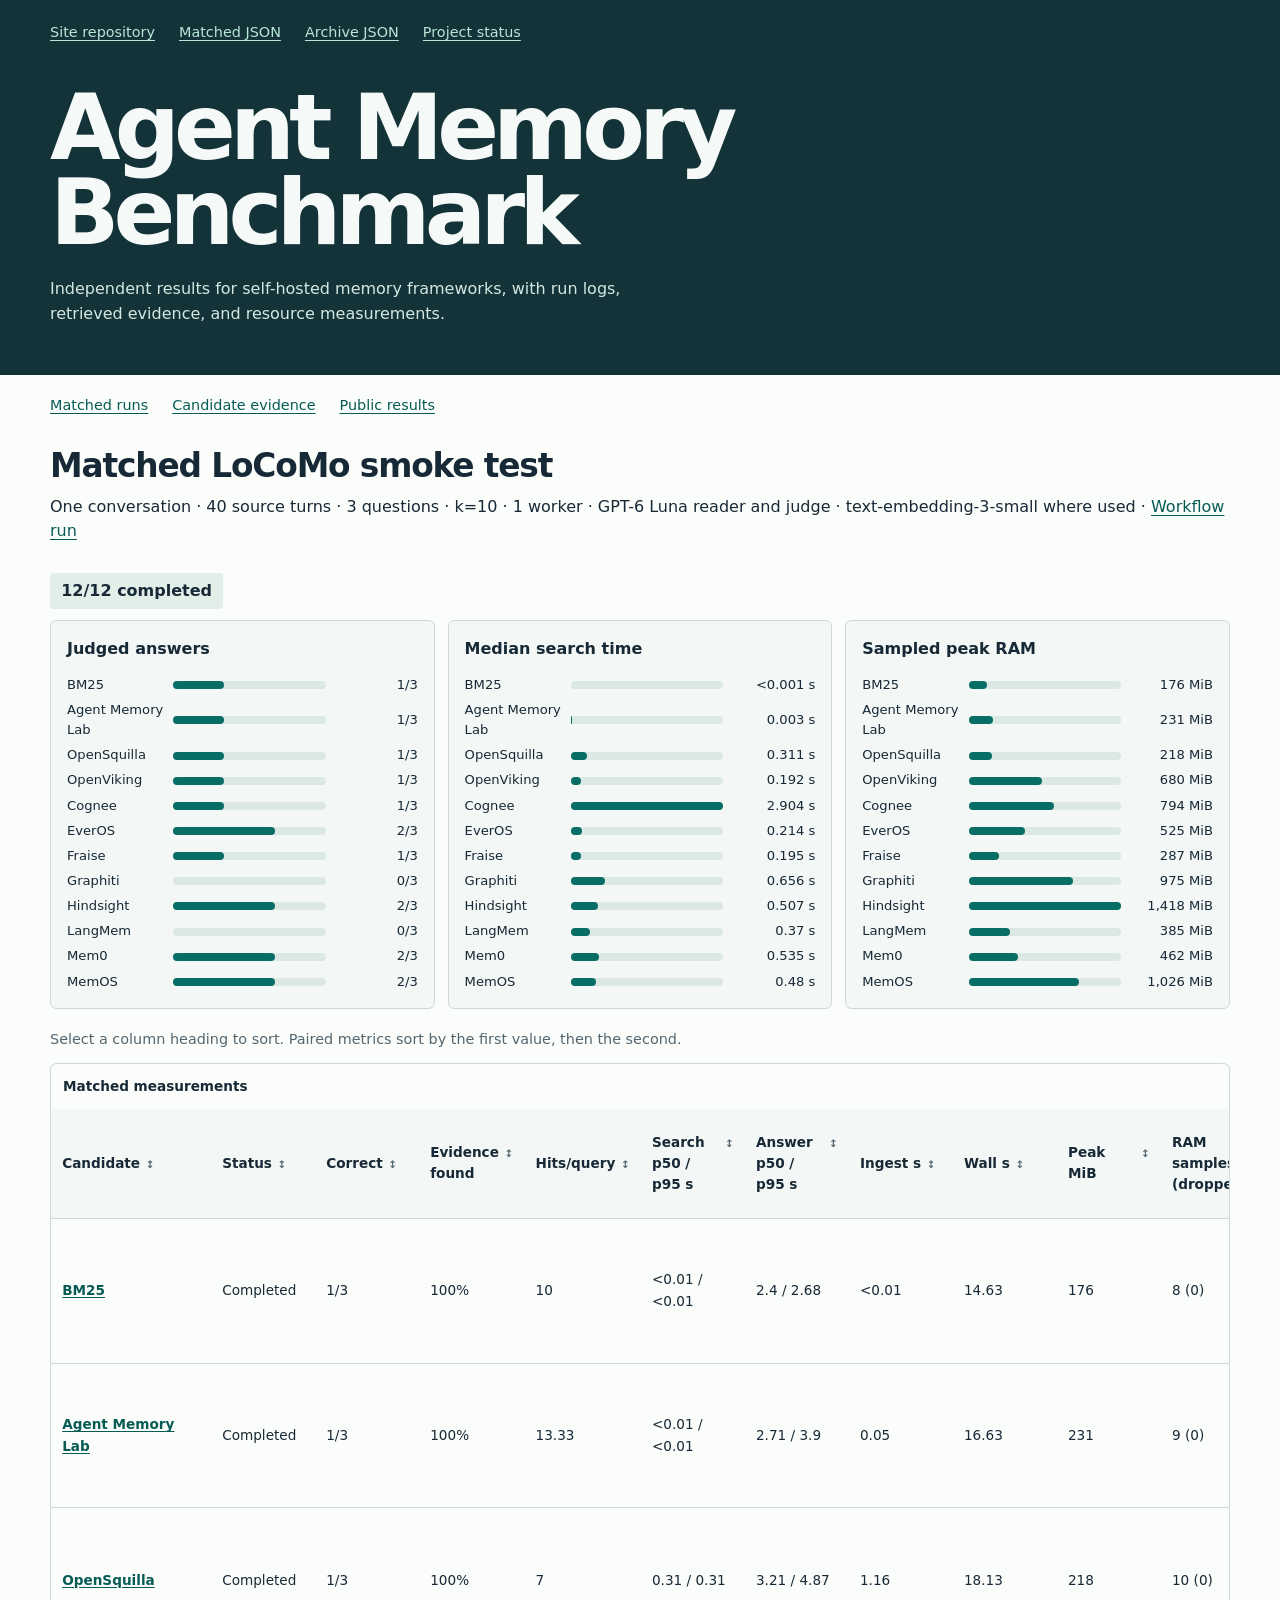
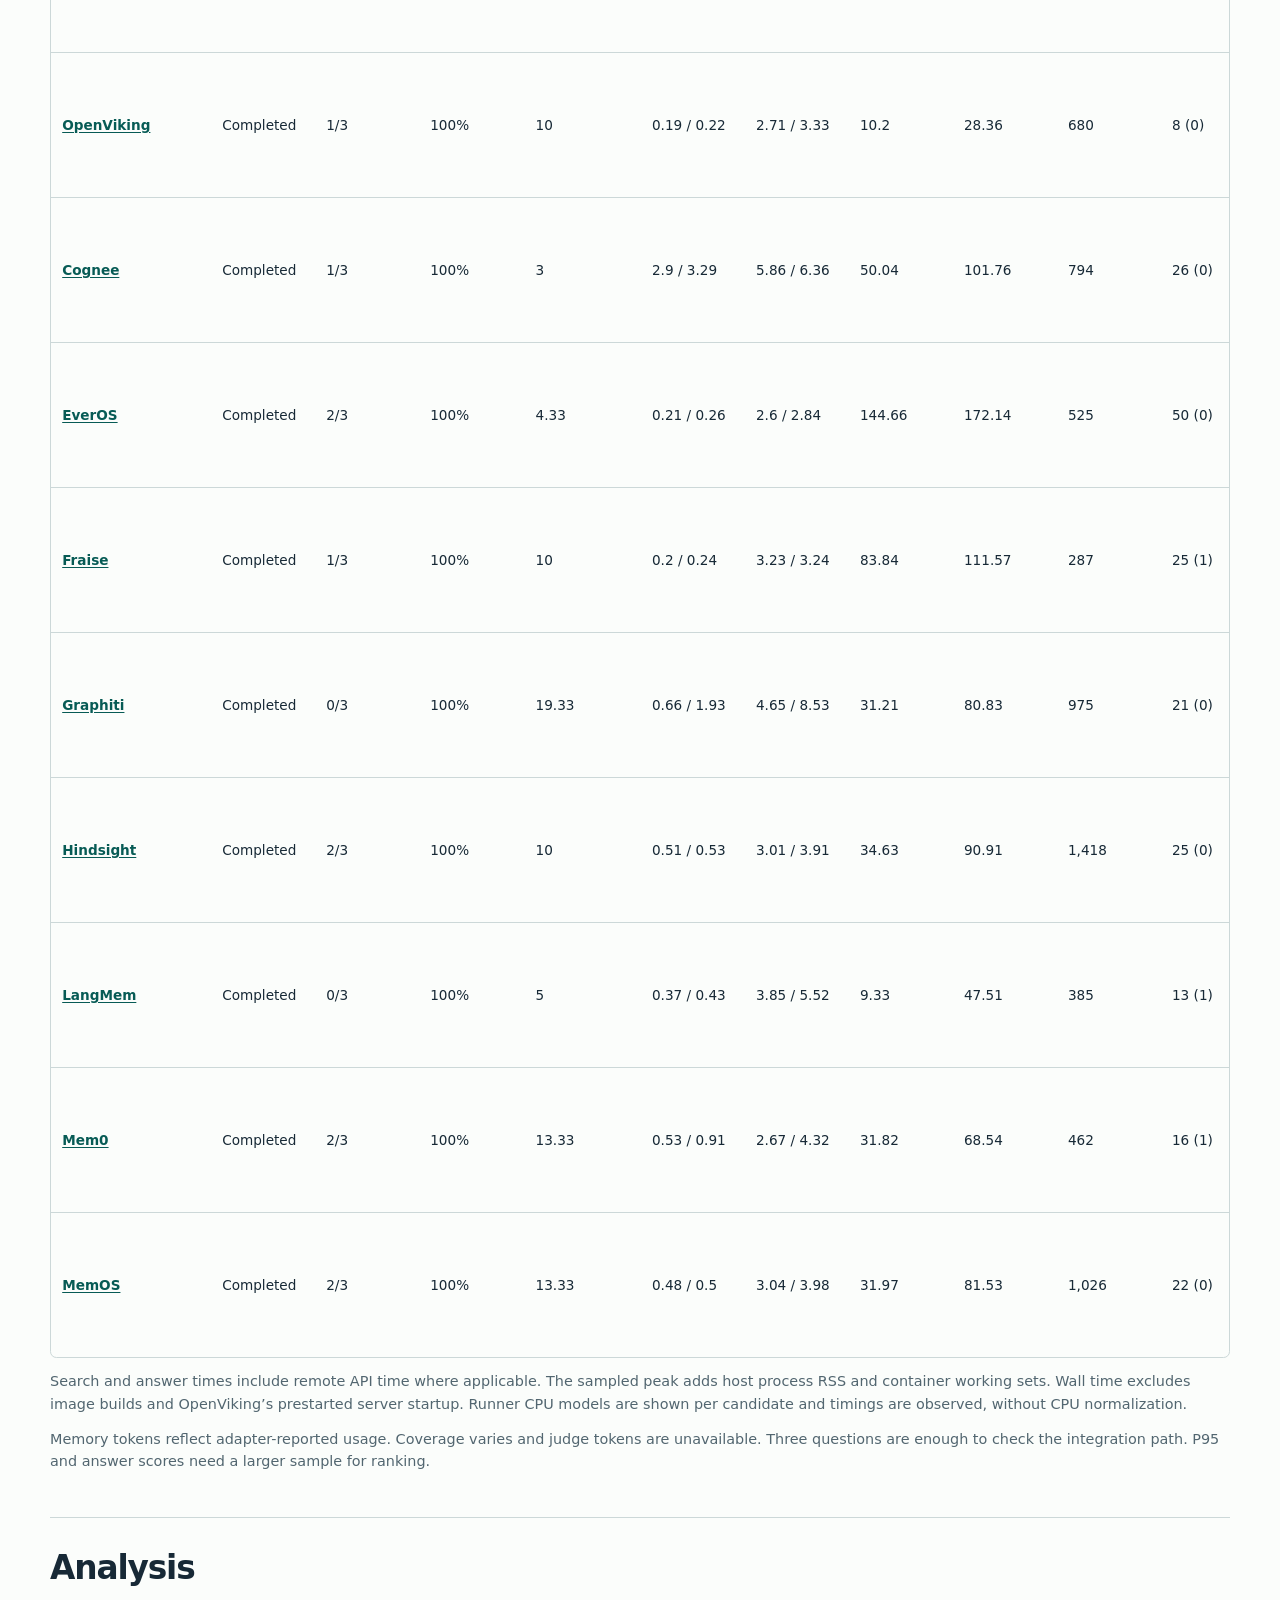
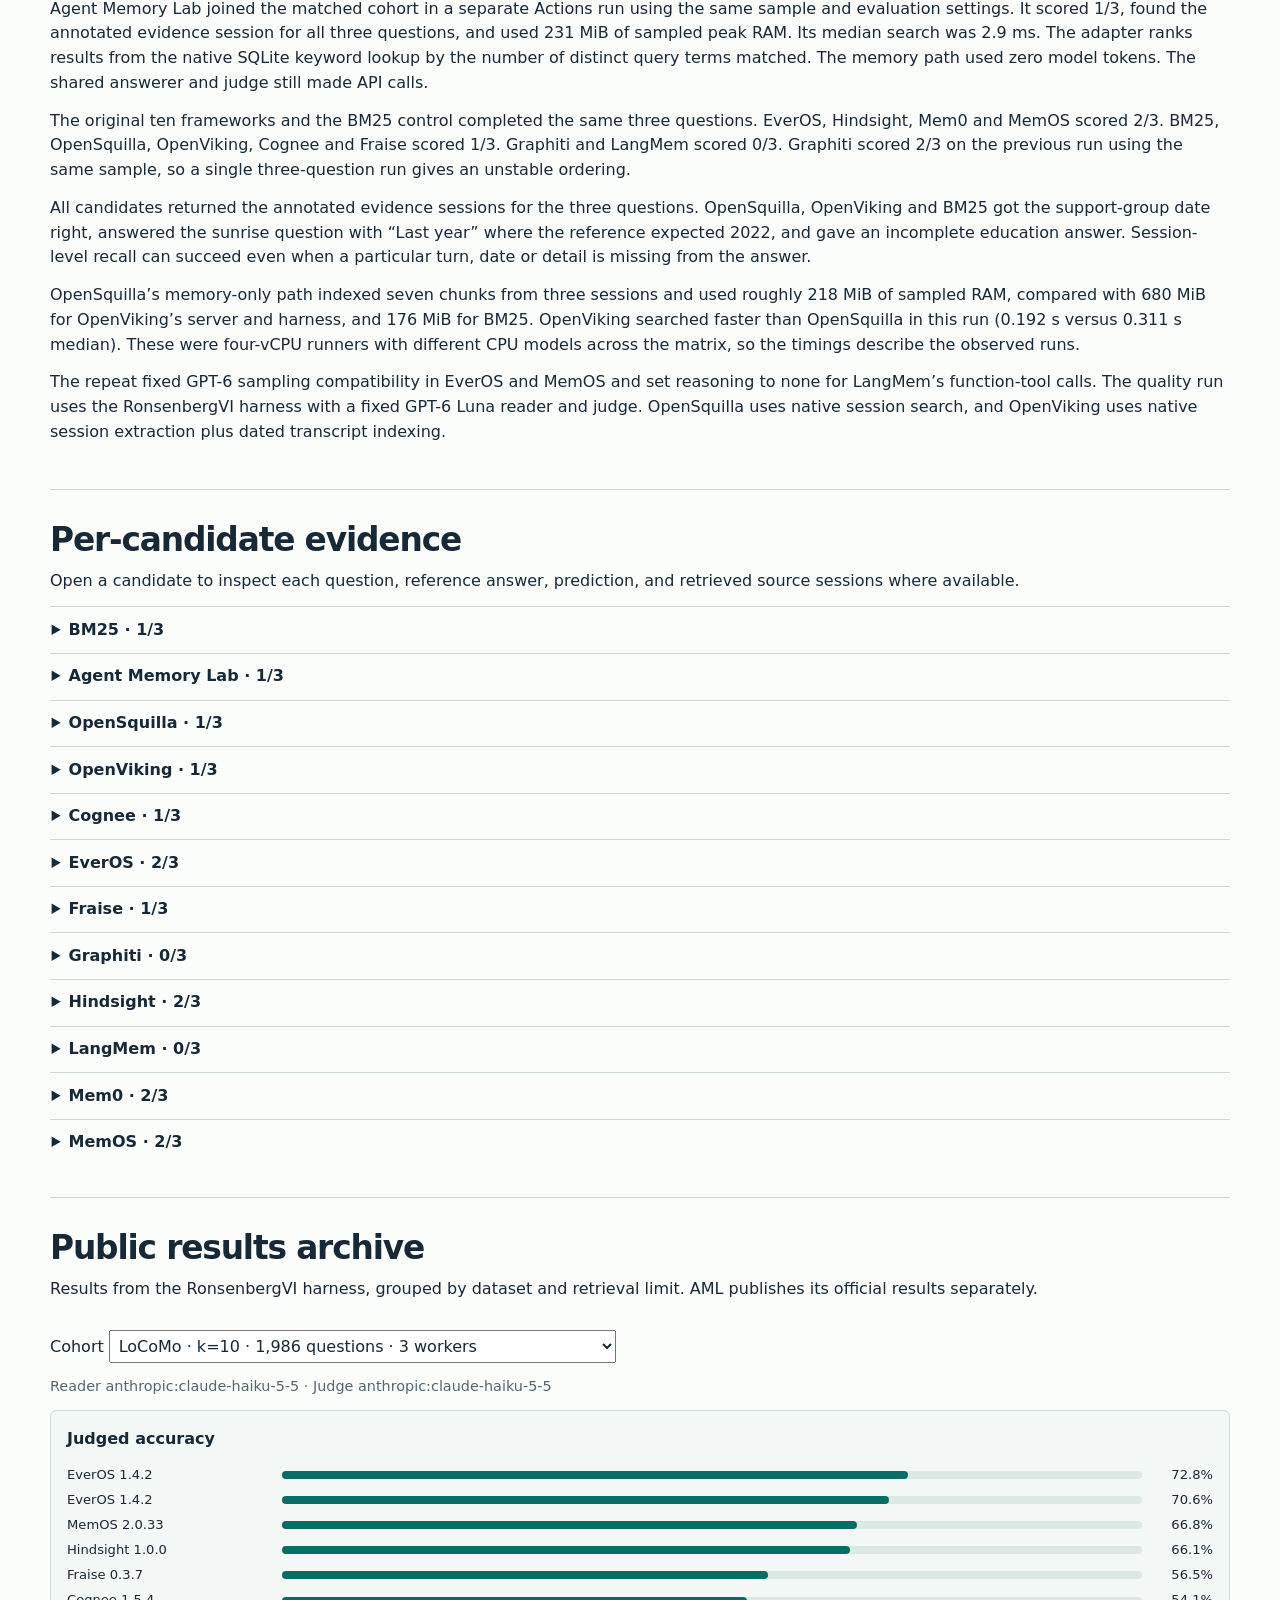
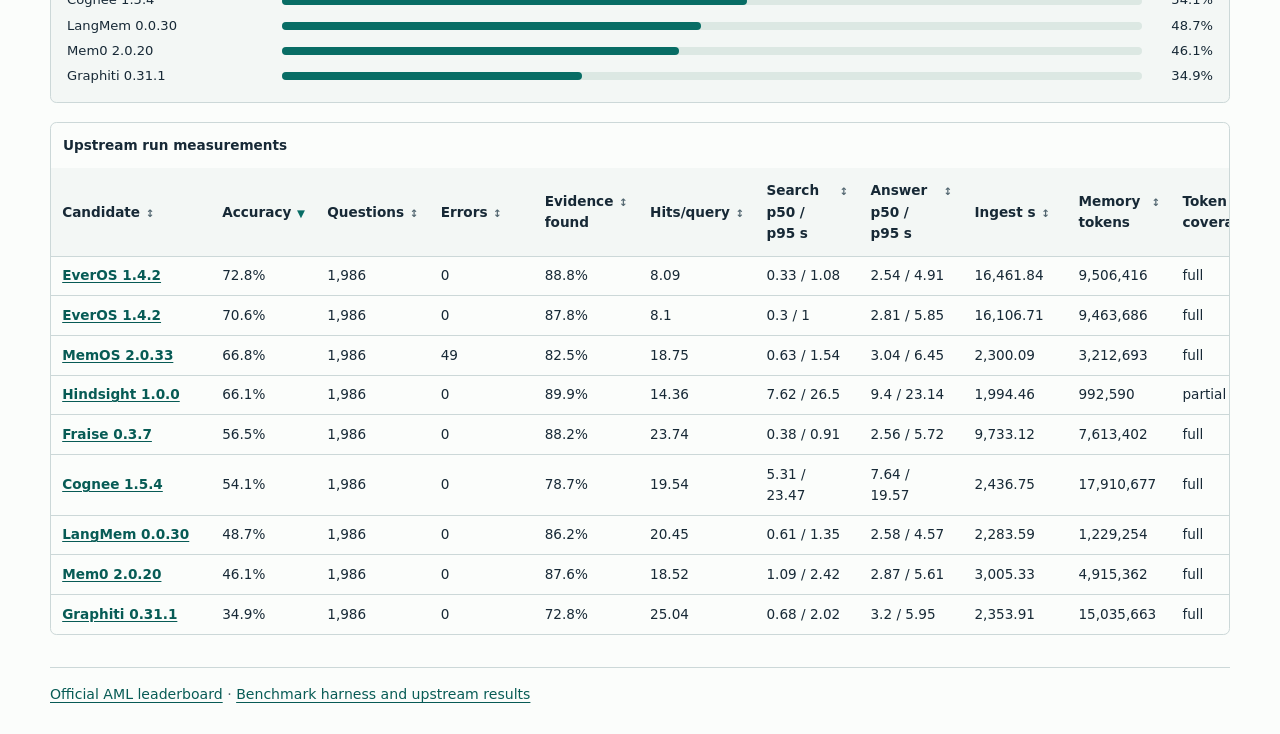
==== index.html @ acb32f5a "docs: publish measured Agent Memory Lab results" ====
<!doctype html>
<html lang="en">
<head>
  <meta charset="utf-8">
  <meta name="viewport" content="width=device-width,initial-scale=1">
  <title>Agent Memory Benchmark | Independent results</title>
  <link rel="stylesheet" href="style.css?v=3">
  <script src="dashboard.js?v=4" defer></script>
</head>
<body>
  <header>
    <div class="wrap">
      <nav aria-label="Sources">
        <a href="https://github.com/yulongbai-nov/agent-memory-leaderboard">Site repository</a>
        <a href="results.json?v=4">Matched JSON</a>
        <a href="archive.json">Archive JSON</a>
        <a href="https://github.com/yulongbai-nov/agent-memory-leaderboard/blob/feat/textual-memory-adapters/PROJECT_STATUS.md">Project status</a>
      </nav>
      <h1>Agent Memory<br>Benchmark</h1>
      <p>Independent results for self-hosted memory frameworks, with run logs, retrieved evidence, and resource measurements.</p>
    </div>
  </header>
  <main class="wrap">
    <nav class="sections" aria-label="Leaderboard sections">
      <a href="#matched">Matched runs</a><a href="#evidence-title">Candidate evidence</a><a href="#archive">Public results</a>
    </nav>
    <section aria-labelledby="matched">
      <div class="section-heading">
        <div><h2 id="matched">Matched LoCoMo smoke test</h2><p id="protocol">One conversation · 40 source turns · 3 questions · k=10 · 1 worker</p></div>
        <span id="completion" role="status">Loading results…</span>
      </div>
      <div id="charts" class="charts"></div>
      <p class="note">Select a column heading to sort. Paired metrics sort by the first value, then the second.</p>
      <div class="scroller" tabindex="0" role="region" aria-label="Matched measurements">
        <table id="matched-table"><caption>Matched measurements</caption></table>
      </div>
      <p class="note">Search and answer times include remote API time where applicable. The sampled peak adds host process RSS and container working sets. Wall time excludes image builds and OpenViking’s prestarted server startup. Runner CPU models are shown per candidate and timings are observed, without CPU normalization.</p>
      <p class="note">Memory tokens reflect adapter-reported usage. Coverage varies and judge tokens are unavailable. Three questions are enough to check the integration path. P95 and answer scores need a larger sample for ranking.</p>
    </section>
    <section aria-labelledby="findings">
      <h2 id="findings">Analysis</h2>
      <div id="analysis"></div>
    </section>
    <section aria-labelledby="evidence-title">
      <h2 id="evidence-title">Per-candidate evidence</h2>
      <p>Open a candidate to inspect each question, reference answer, prediction, and retrieved source sessions where available.</p>
      <div id="evidence"></div>
    </section>
    <section aria-labelledby="archive">
      <div class="section-heading">
        <div><h2 id="archive">Public results archive</h2><p>Results from the RonsenbergVI harness, grouped by dataset and retrieval limit. AML publishes its official results separately.</p></div>
        <label>Cohort <select id="cohort"></select></label>
      </div>
      <p id="archive-models" class="note"></p>
      <div id="archive-chart" class="charts"></div>
      <div class="scroller" tabindex="0" role="region" aria-label="Upstream run measurements">
        <table id="archive-table"><caption>Upstream run measurements</caption></table>
      </div>
    </section>
  </main>
  <footer><div class="wrap">
    <p><a href="https://agentmemoryleaderboard.ai/home">Official AML leaderboard</a> · <a href="https://github.com/RonsenbergVI/agent-memory-benchmarks">Benchmark harness and upstream results</a></p>
  </div></footer>
</body>
</html>
---- style.css ----
:root {
  color-scheme: light;
  --ink: #172936;
  --muted: #526670;
  --accent: #086d65;
  --rule: #ccd8d8;
  --surface: #f3f7f5;
  font: 16px/1.55 "Instrument Sans", Inter, system-ui, sans-serif;
  color: var(--ink);
  background: #fbfdfb;
}
* { box-sizing: border-box; }
body { margin: 0; }
.wrap { width: min(1180px, calc(100% - 2.5rem)); margin: 0 auto; }
header { background: #143338; color: #f5faf8; padding: 1.3rem 0 3rem; }
nav { display: flex; flex-wrap: wrap; gap: .7rem 1.5rem; font-size: .9rem; }
header a { color: #b7e5d8; }
h1 { font-size: clamp(2.8rem, 8vw, 5.7rem); line-height: .94; letter-spacing: -.065em; margin: 2.6rem 0 1.3rem; }
h2 { line-height: 1.15; margin: 0 0 .55rem; letter-spacing: -.035em; font-size: clamp(1.45rem, 4vw, 2.05rem); }
h3 { font-size: 1rem; margin: 0 0 .8rem; }
p { margin: 0 0 .8rem; }
header p { color: #d4e7e2; max-width: 36rem; margin: 0; }
section { padding: 2rem 0; border-bottom: 1px solid var(--rule); }
.section-heading { display: flex; justify-content: space-between; align-items: start; gap: 1rem; flex-wrap: wrap; margin-bottom: .7rem; }
#completion { background: #e2efe9; padding: .35rem .7rem; font-weight: 650; border-radius: .25rem; }
a { color: #075b55; text-underline-offset: .18em; }
a:focus-visible, summary:focus-visible, select:focus-visible, .scroller:focus-visible { outline: 2px solid var(--accent); outline-offset: 2px; }
.charts { display: grid; grid-template-columns: repeat(auto-fit, minmax(min(100%, 300px), 1fr)); gap: .8rem; margin-bottom: 1.2rem; }
.chart { background: var(--surface); border: 1px solid var(--rule); padding: 1rem; border-radius: .4rem; }
.chart-row { display: grid; grid-template-columns: 6.2rem minmax(2rem, 1fr) 5.3rem; align-items: center; gap: .45rem; font-size: .82rem; }
.chart-row + .chart-row { margin-top: .3rem; }
.chart-value { text-align: right; }
.track { display: block; height: .5rem; background: #dce8e3; border-radius: 1rem; }
.fill { display: block; height: 100%; background: var(--accent); border-radius: inherit; }
.scroller { overflow-x: auto; border: 1px solid var(--rule); border-radius: .4rem; }
table { border-collapse: collapse; width: 100%; font-size: .85rem; }
caption { text-align: left; font-weight: 700; padding: .75rem; }
td, th { text-align: left; padding: .55rem .7rem; border-bottom: 1px solid var(--rule); min-width: 6.5rem; }
thead { background: var(--surface); }
tbody tr:last-child > * { border-bottom: 0; }
td, .chart-value { font-variant-numeric: tabular-nums; }
td:first-child, th:first-child { min-width: 10rem; }
.note { font-size: .9rem; color: var(--muted); margin-top: .75rem; }
details { border-top: 1px solid var(--rule); padding: .65rem .1rem; }
summary { cursor: pointer; font-weight: 650; }
.details-body { padding: .7rem 1rem 0; }
.question { padding: .7rem 0; border-top: 1px solid var(--rule); }
.question p { margin: .2rem 0; overflow-wrap: anywhere; }
select { font: inherit; padding: .3rem; max-width: min(100%, 42rem); color: inherit; }
footer { font-size: .88rem; padding: 1rem 0; color: var(--muted); }
.sections { padding-top: 1.2rem; }
#archive-chart .chart-row { grid-template-columns: minmax(8rem, 13rem) minmax(2rem, 1fr) 4rem; }

.sort-column {
  display: inline-flex;
  align-items: baseline;
  gap: .35rem;
  padding: .2rem 0;
  border: 0;
  background: transparent;
  color: inherit;
  text-align: left;
  font: inherit;
  cursor: pointer;
}
.sort-column:hover { color: var(--accent); }
.sort-column:focus-visible { outline: 2px solid var(--accent); outline-offset: 3px; }
.sort-arrow { color: var(--muted); font-size: .76em; }
[aria-sort] .sort-arrow { color: var(--accent); }
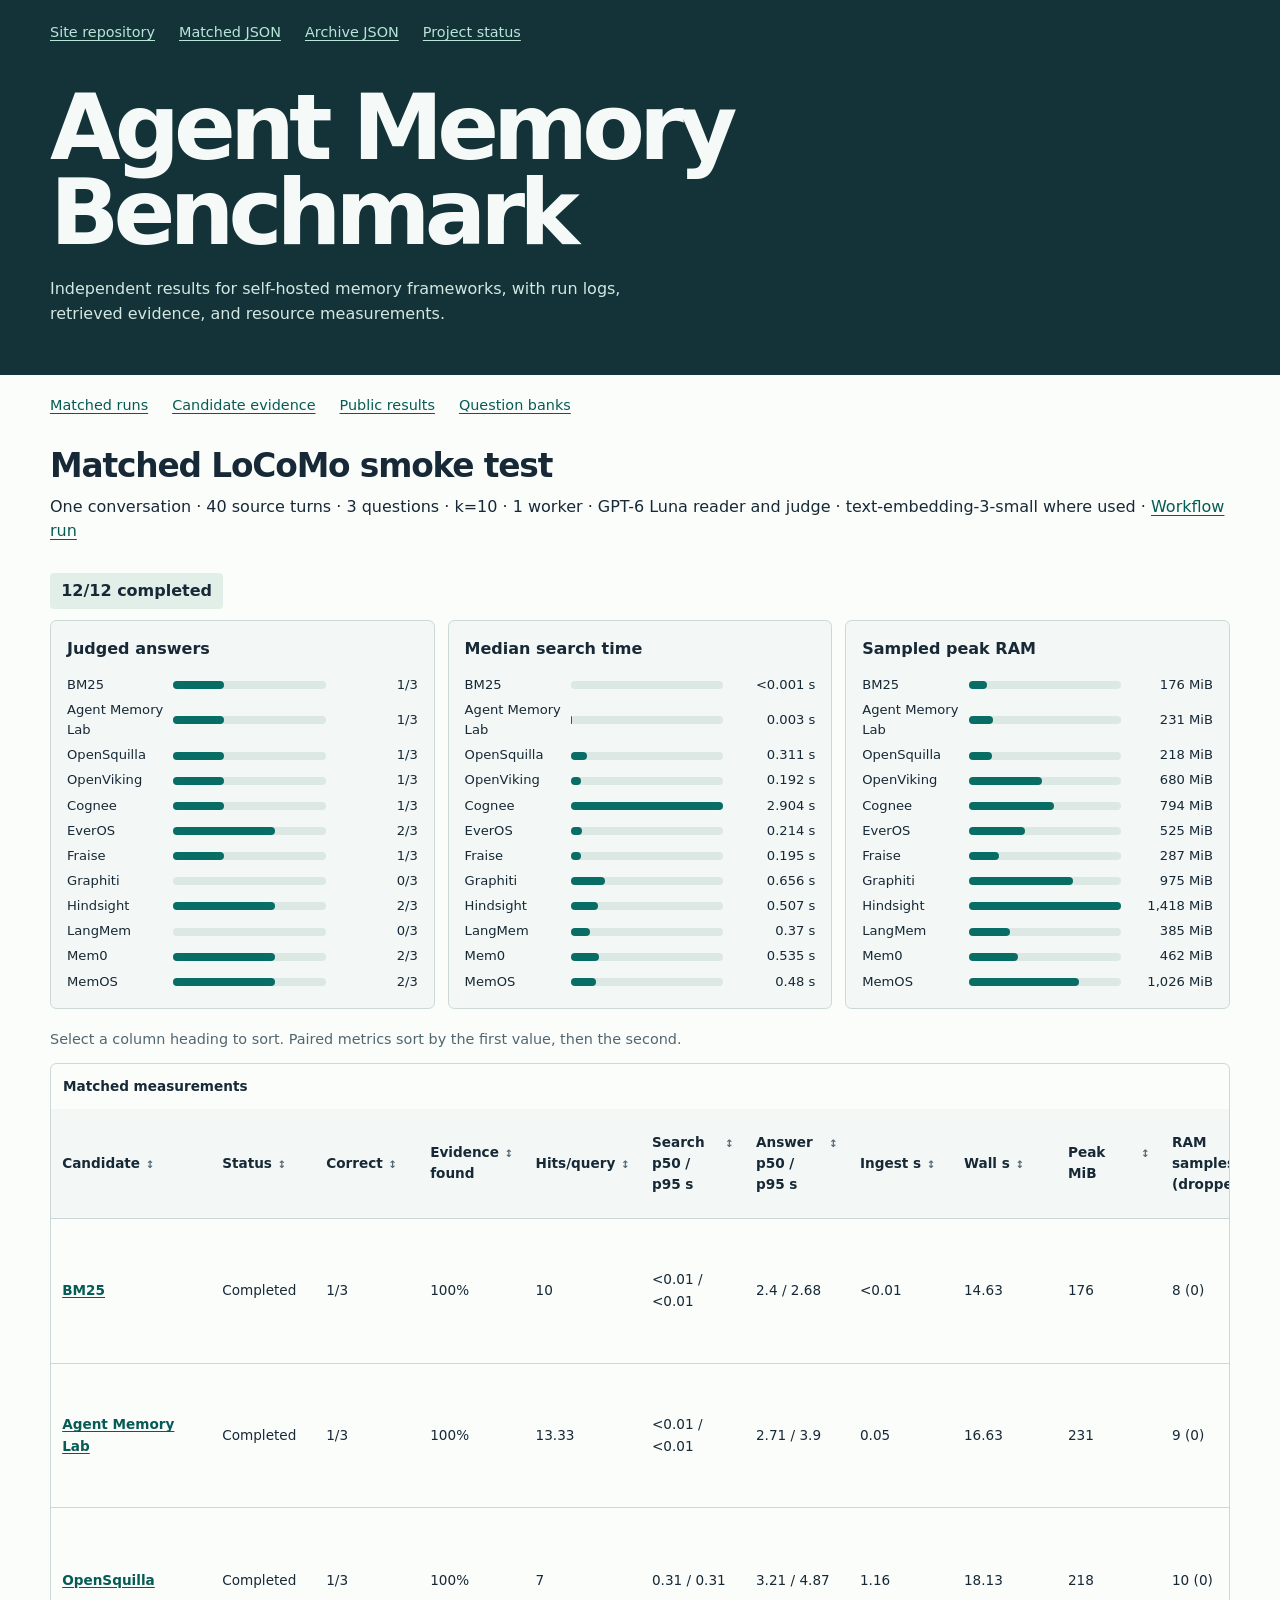
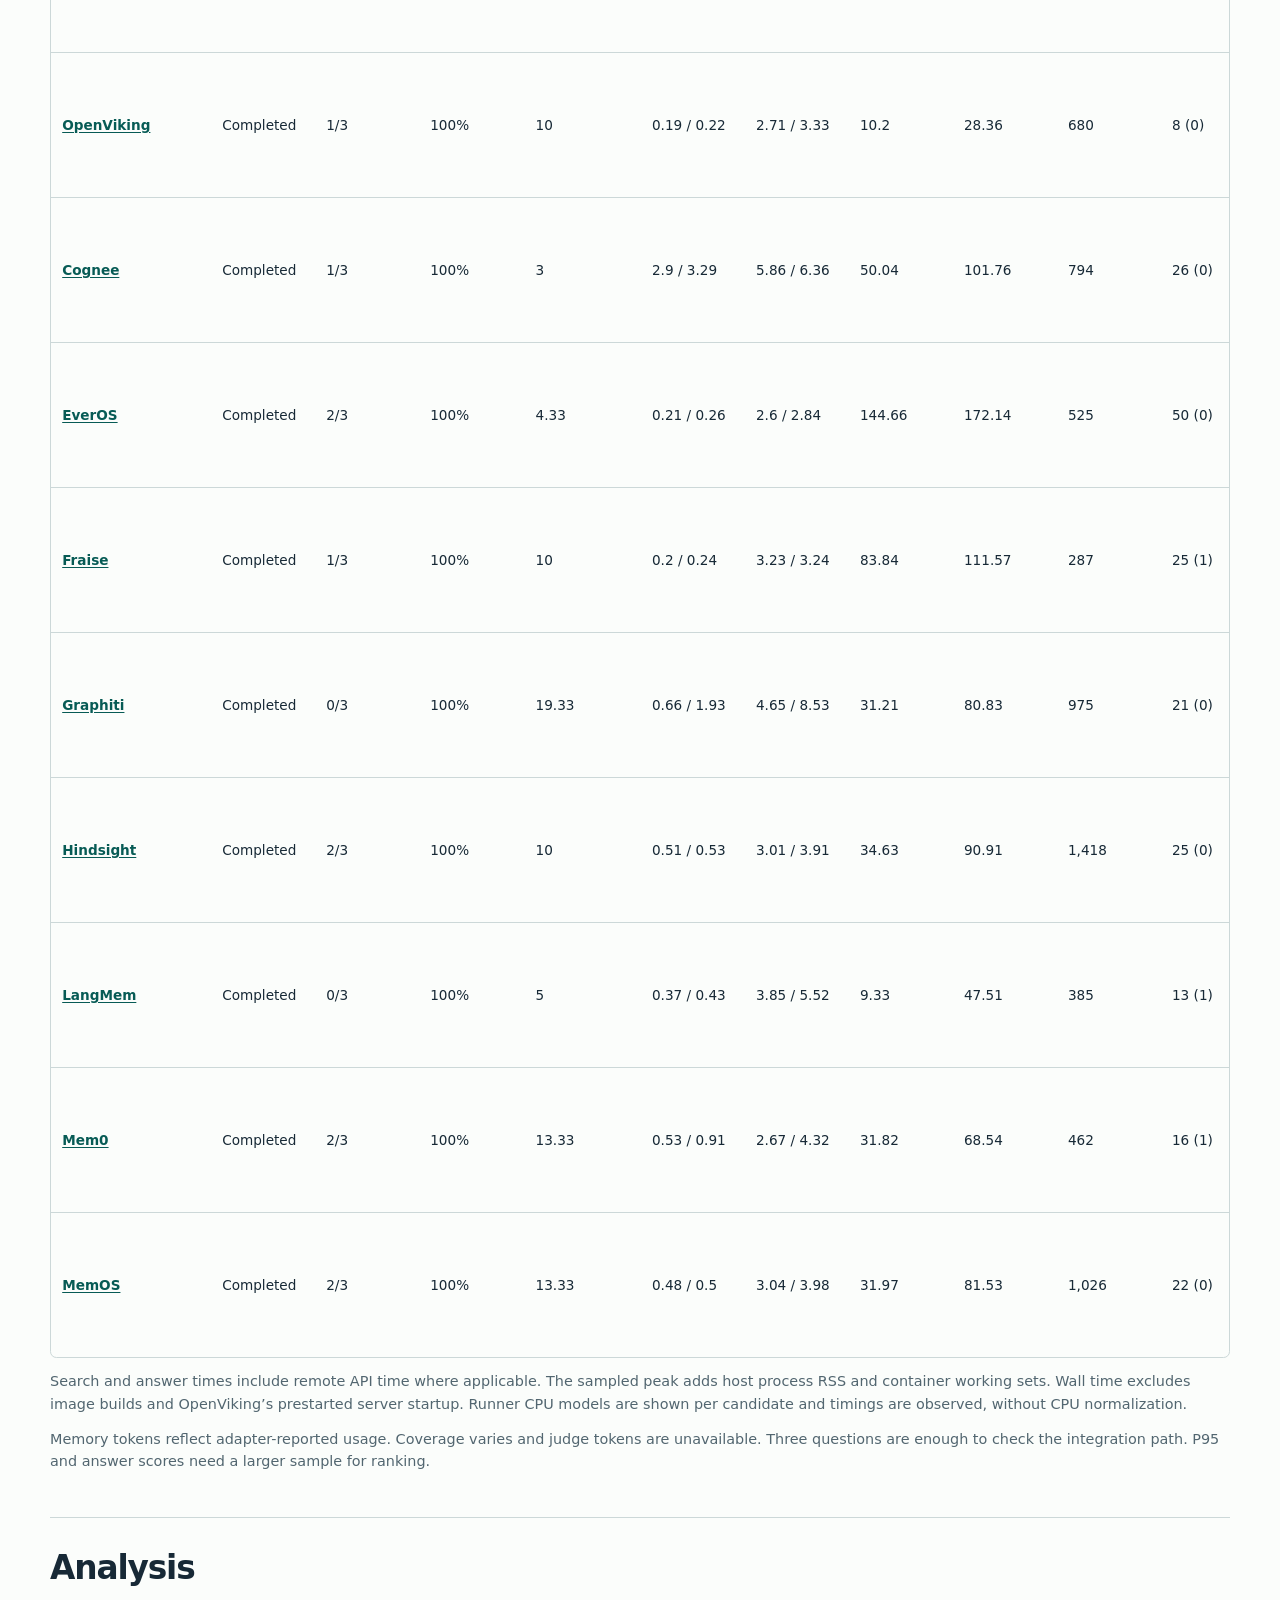
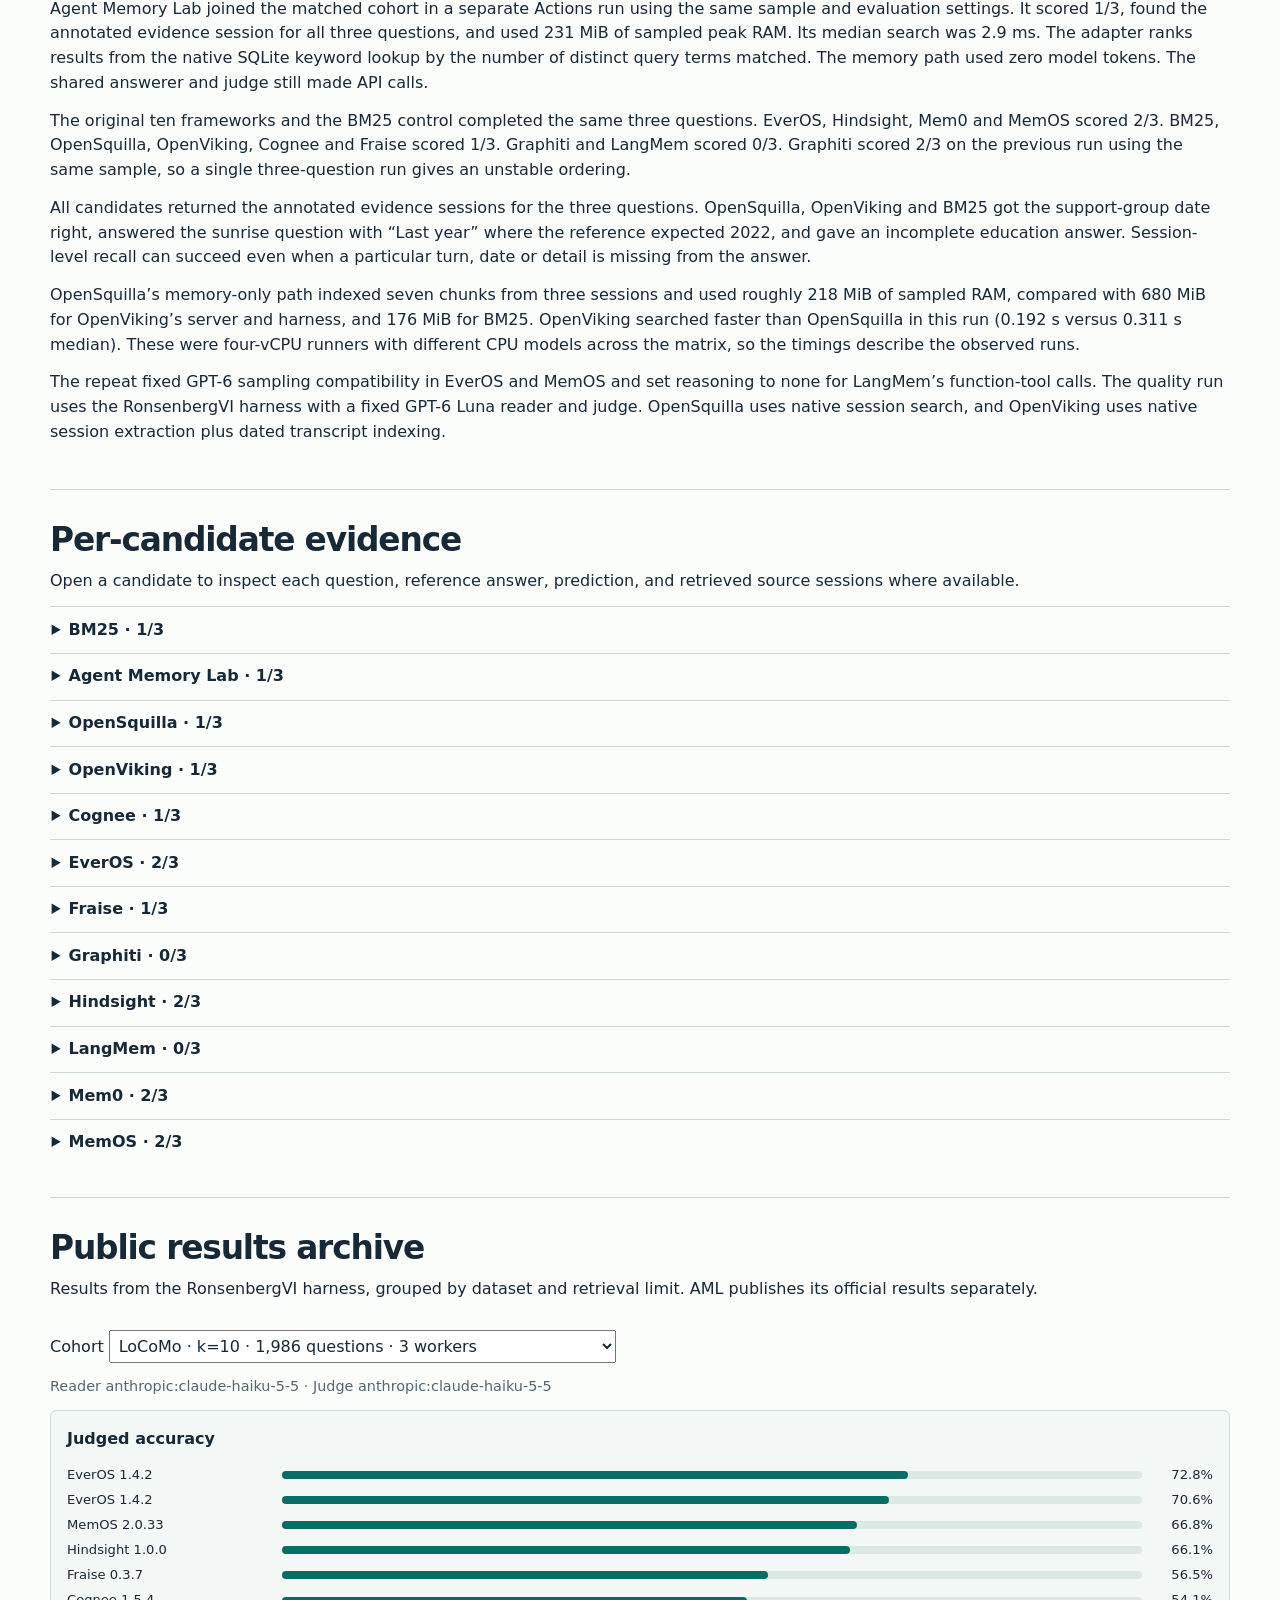
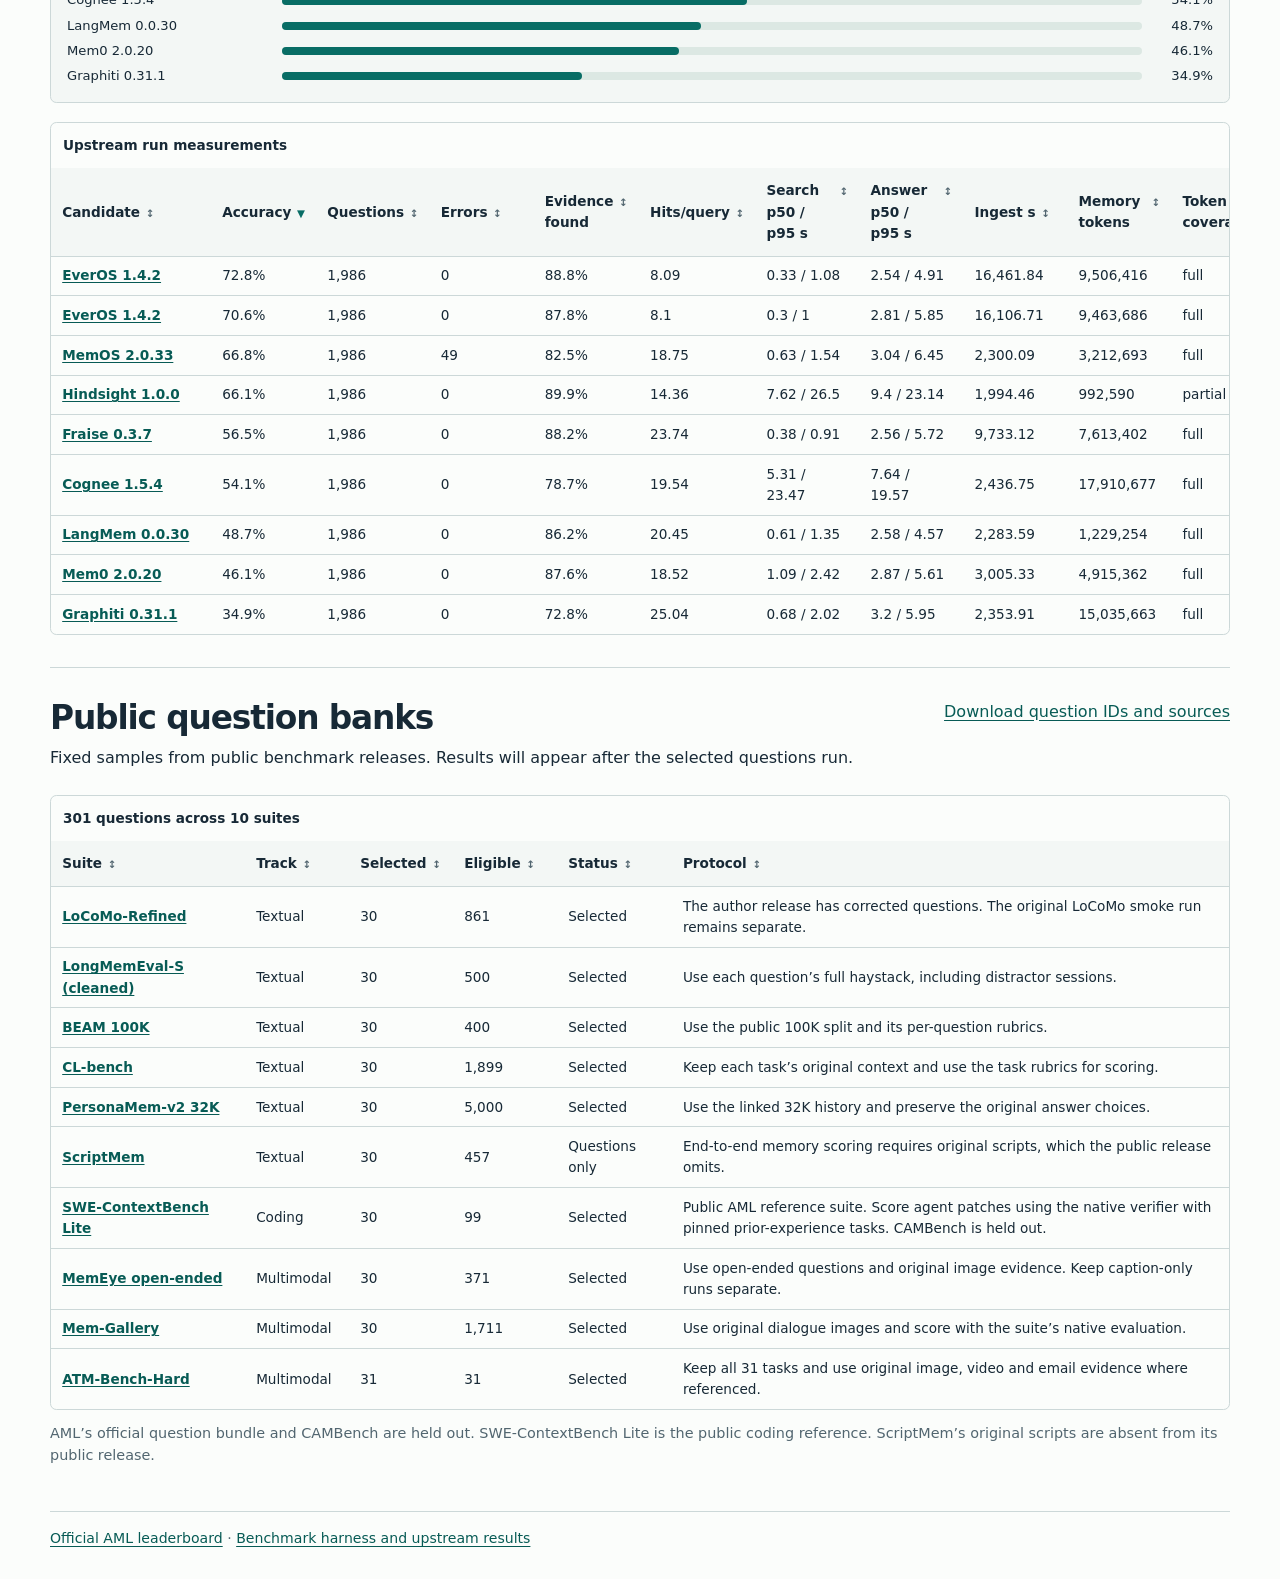
==== commit 85f20566: "docs: publish the three-track question banks" ====
--- a/index.html
+++ b/index.html
@@ -4,8 +4,8 @@
   <meta charset="utf-8">
   <meta name="viewport" content="width=device-width,initial-scale=1">
   <title>Agent Memory Benchmark | Independent results</title>
-  <link rel="stylesheet" href="style.css?v=3">
-  <script src="dashboard.js?v=4" defer></script>
+  <link rel="stylesheet" href="style.css?v=5">
+  <script src="dashboard.js?v=5" defer></script>
 </head>
 <body>
   <header>
@@ -22,7 +22,7 @@
   </header>
   <main class="wrap">
     <nav class="sections" aria-label="Leaderboard sections">
-      <a href="#matched">Matched runs</a><a href="#evidence-title">Candidate evidence</a><a href="#archive">Public results</a>
+      <a href="#matched">Matched runs</a><a href="#evidence-title">Candidate evidence</a><a href="#archive">Public results</a><a href="#question-banks">Question banks</a>
     </nav>
     <section aria-labelledby="matched">
       <div class="section-heading">
@@ -57,6 +57,16 @@
         <table id="archive-table"><caption>Upstream run measurements</caption></table>
       </div>
     </section>
+    <section aria-labelledby="question-banks">
+      <div class="section-heading">
+        <div><h2 id="question-banks">Public question banks</h2><p>Fixed samples from public benchmark releases. Results will appear after the selected questions run.</p></div>
+        <a href="question-banks.json">Download question IDs and sources</a>
+      </div>
+      <div class="scroller" tabindex="0" role="region" aria-label="Question bank coverage">
+        <table id="bank-table"><caption id="bank-caption">Question bank coverage</caption></table>
+      </div>
+      <p class="note">AML’s official question bundle and CAMBench are held out. SWE-ContextBench Lite is the public coding reference. ScriptMem’s original scripts are absent from its public release.</p>
+    </section>
   </main>
   <footer><div class="wrap">
     <p><a href="https://agentmemoryleaderboard.ai/home">Official AML leaderboard</a> · <a href="https://github.com/RonsenbergVI/agent-memory-benchmarks">Benchmark harness and upstream results</a></p>
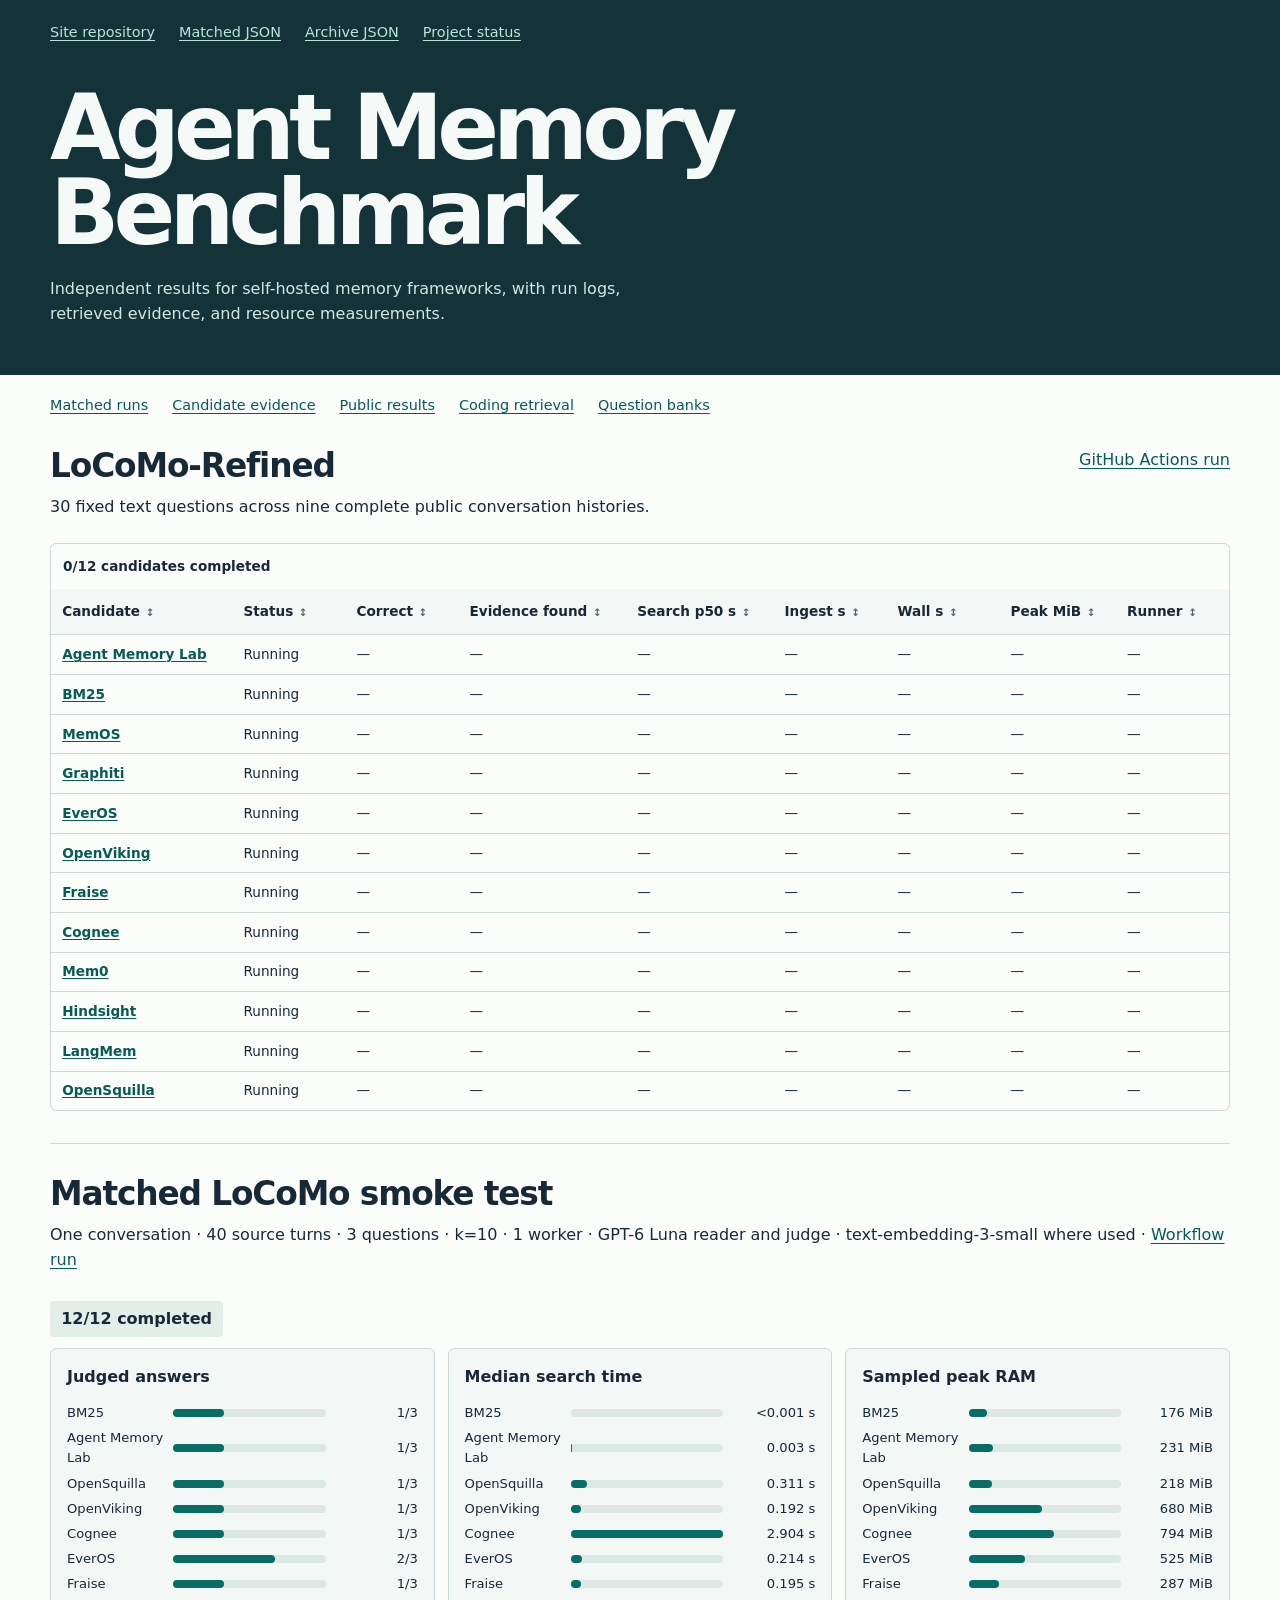
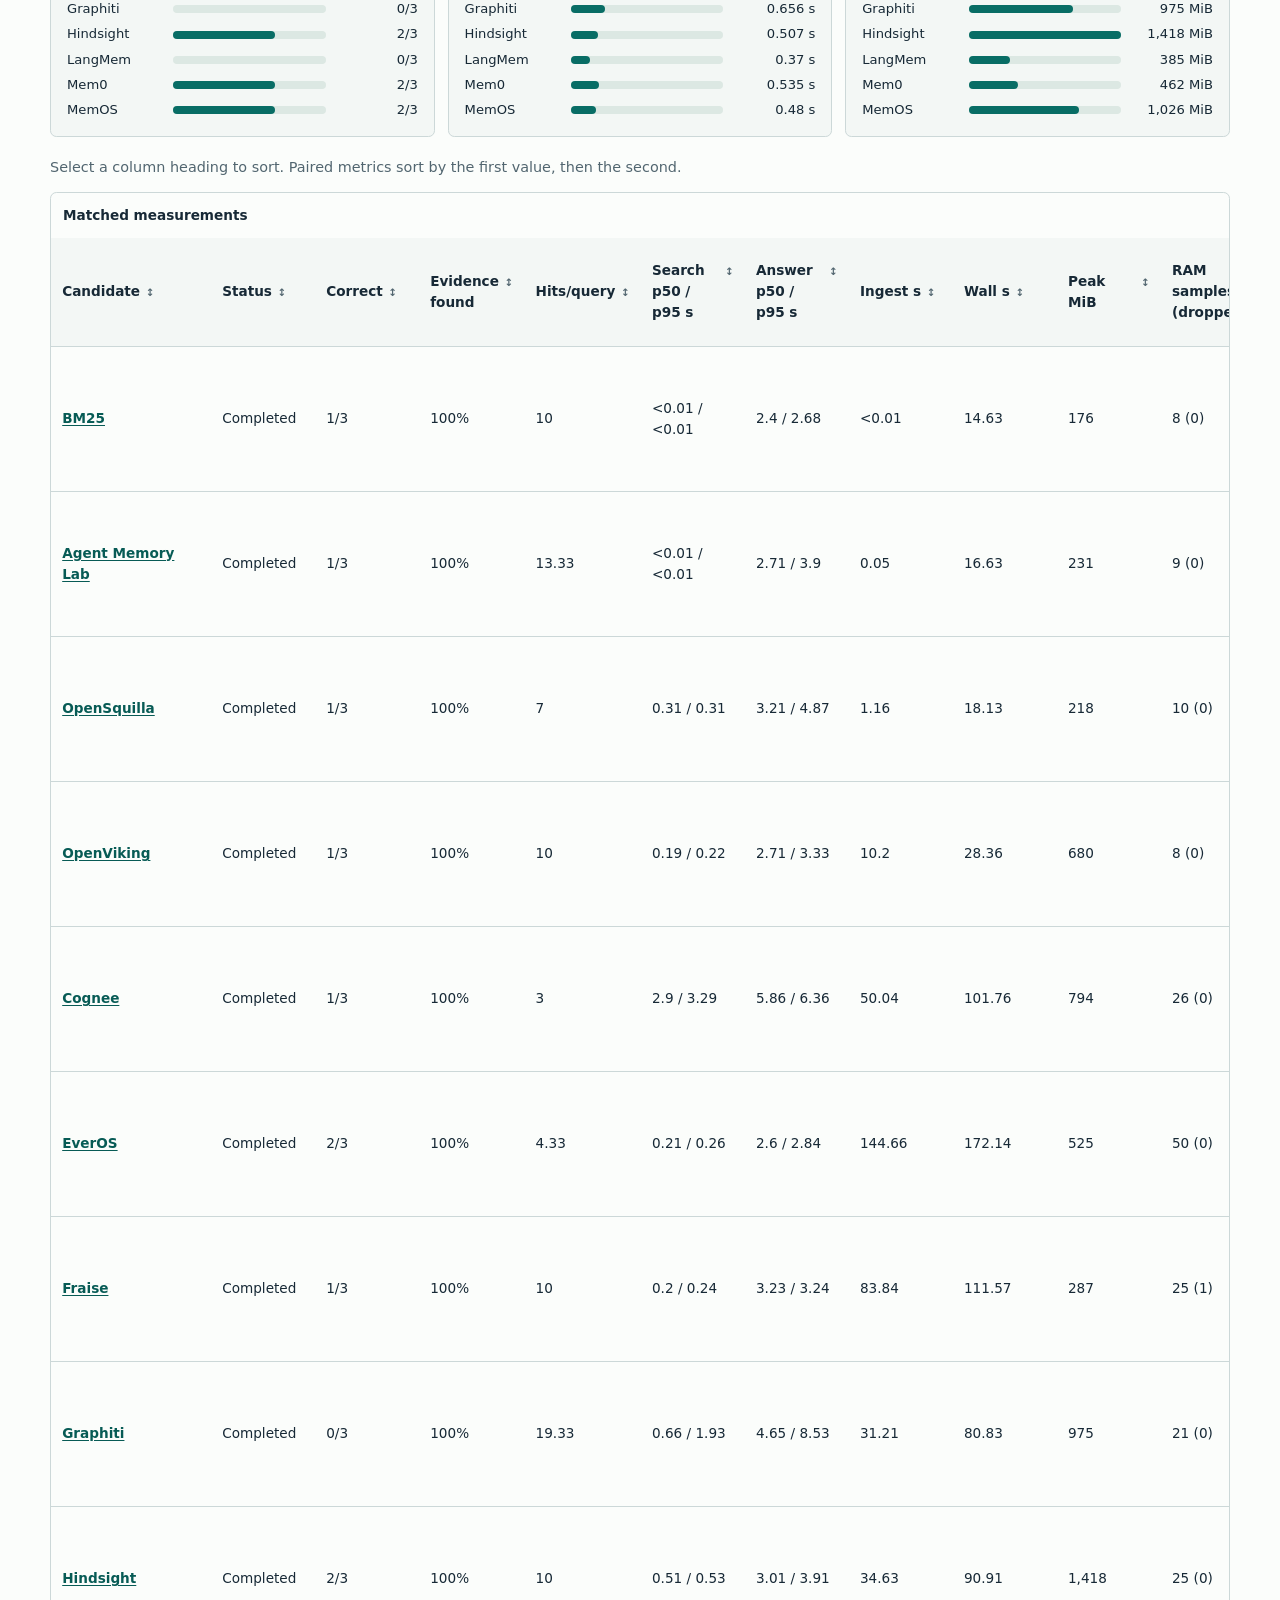
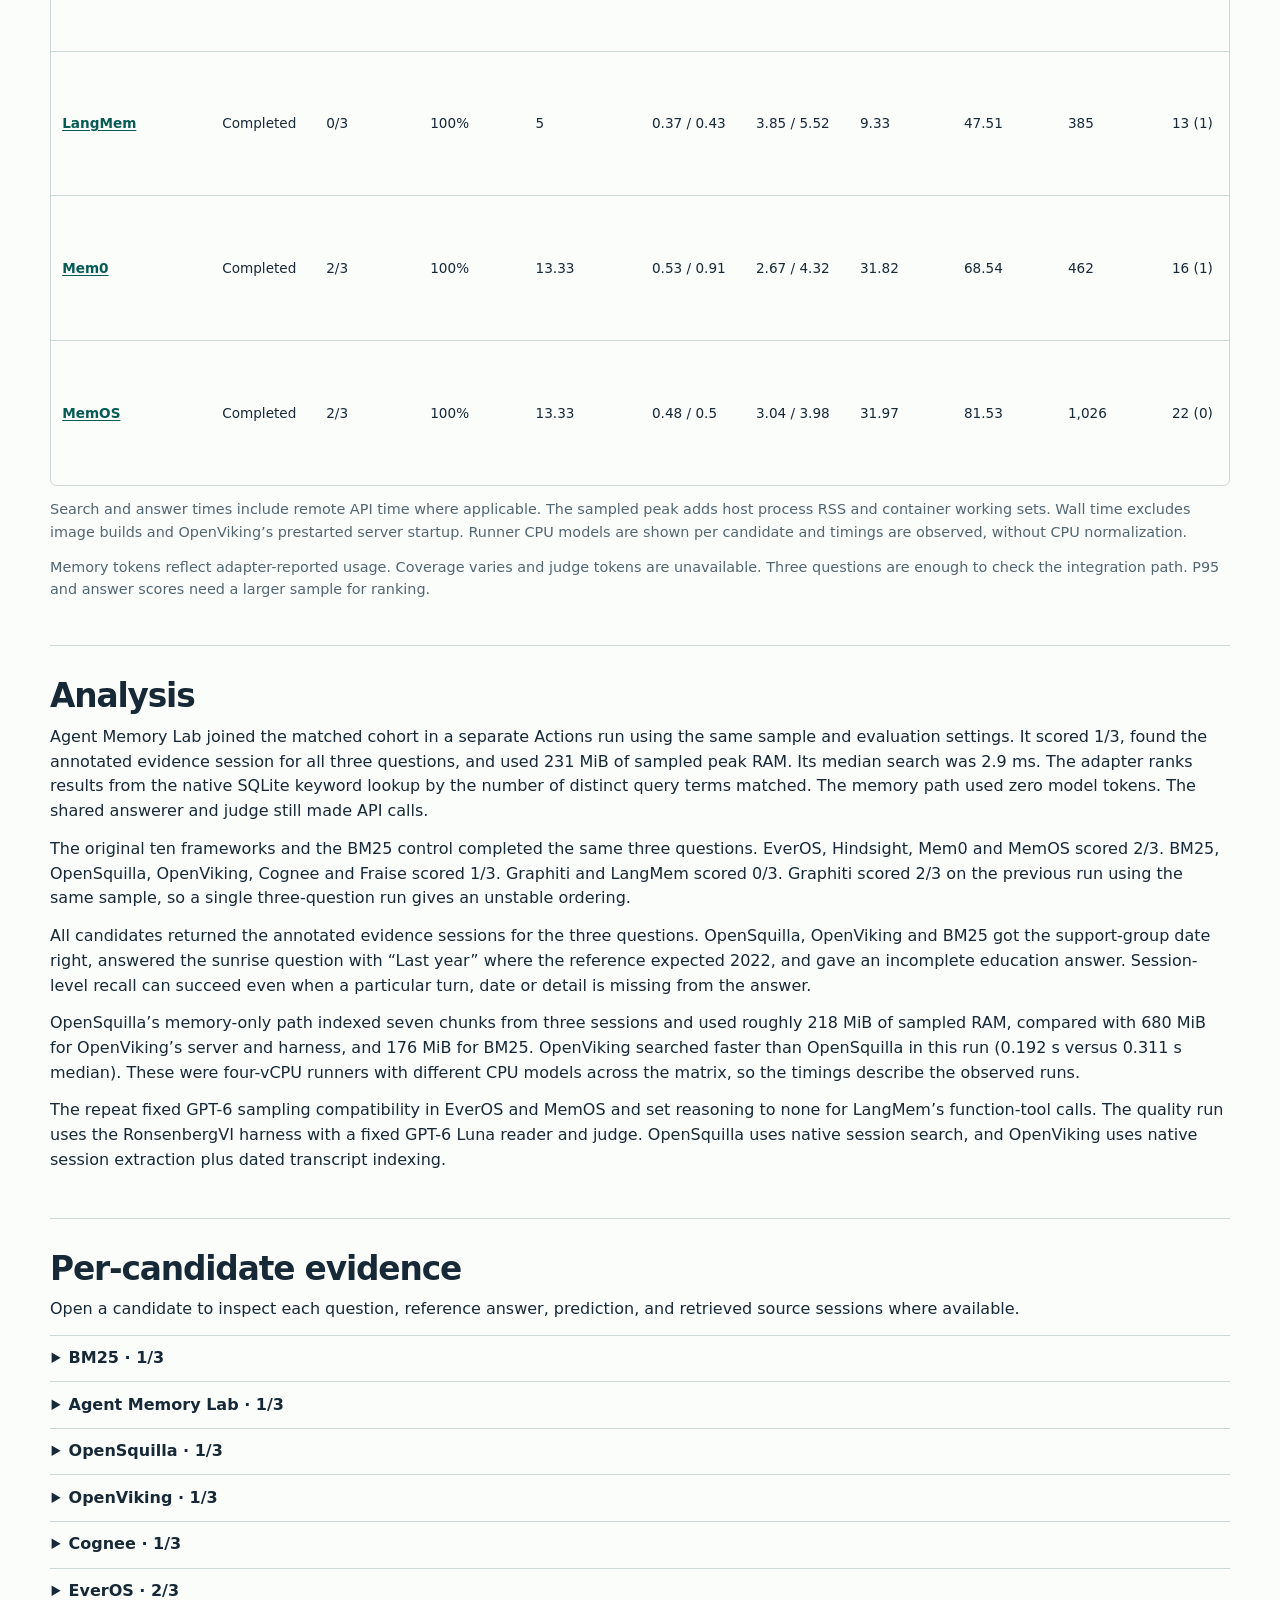
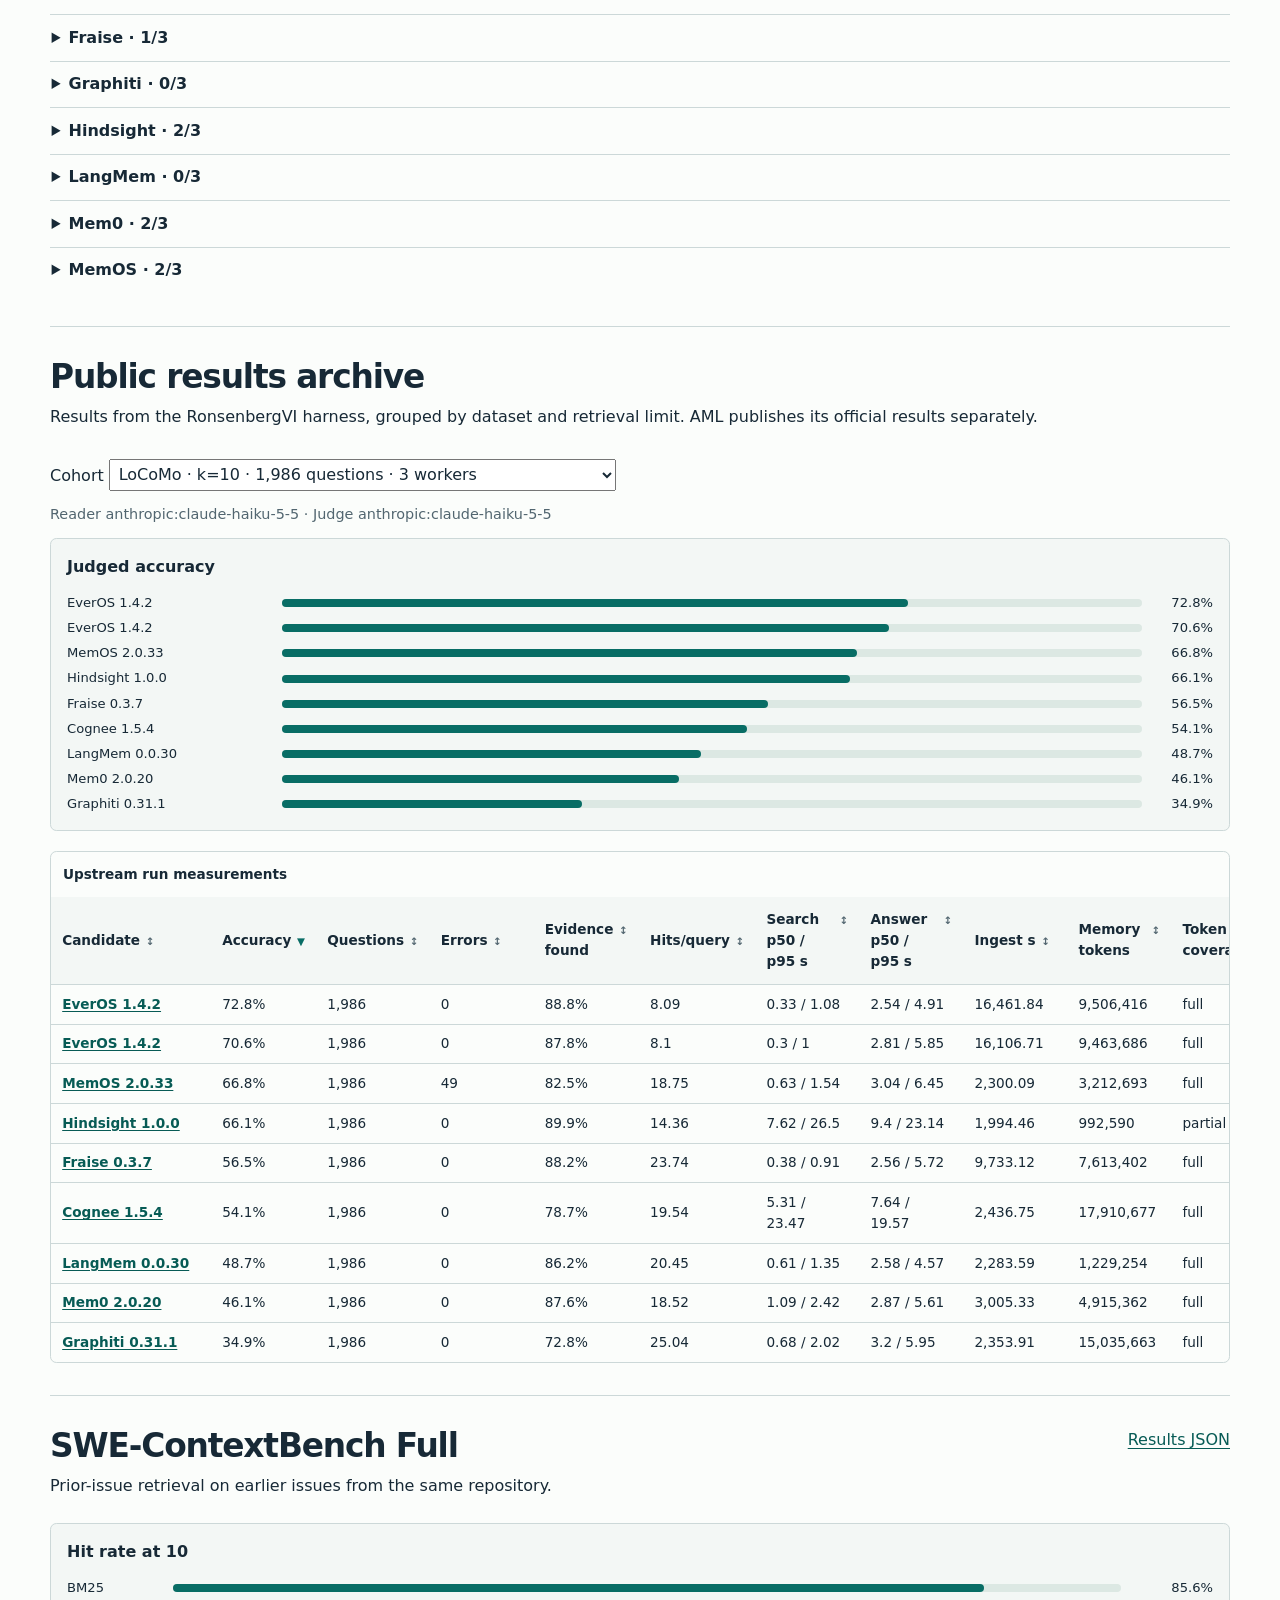
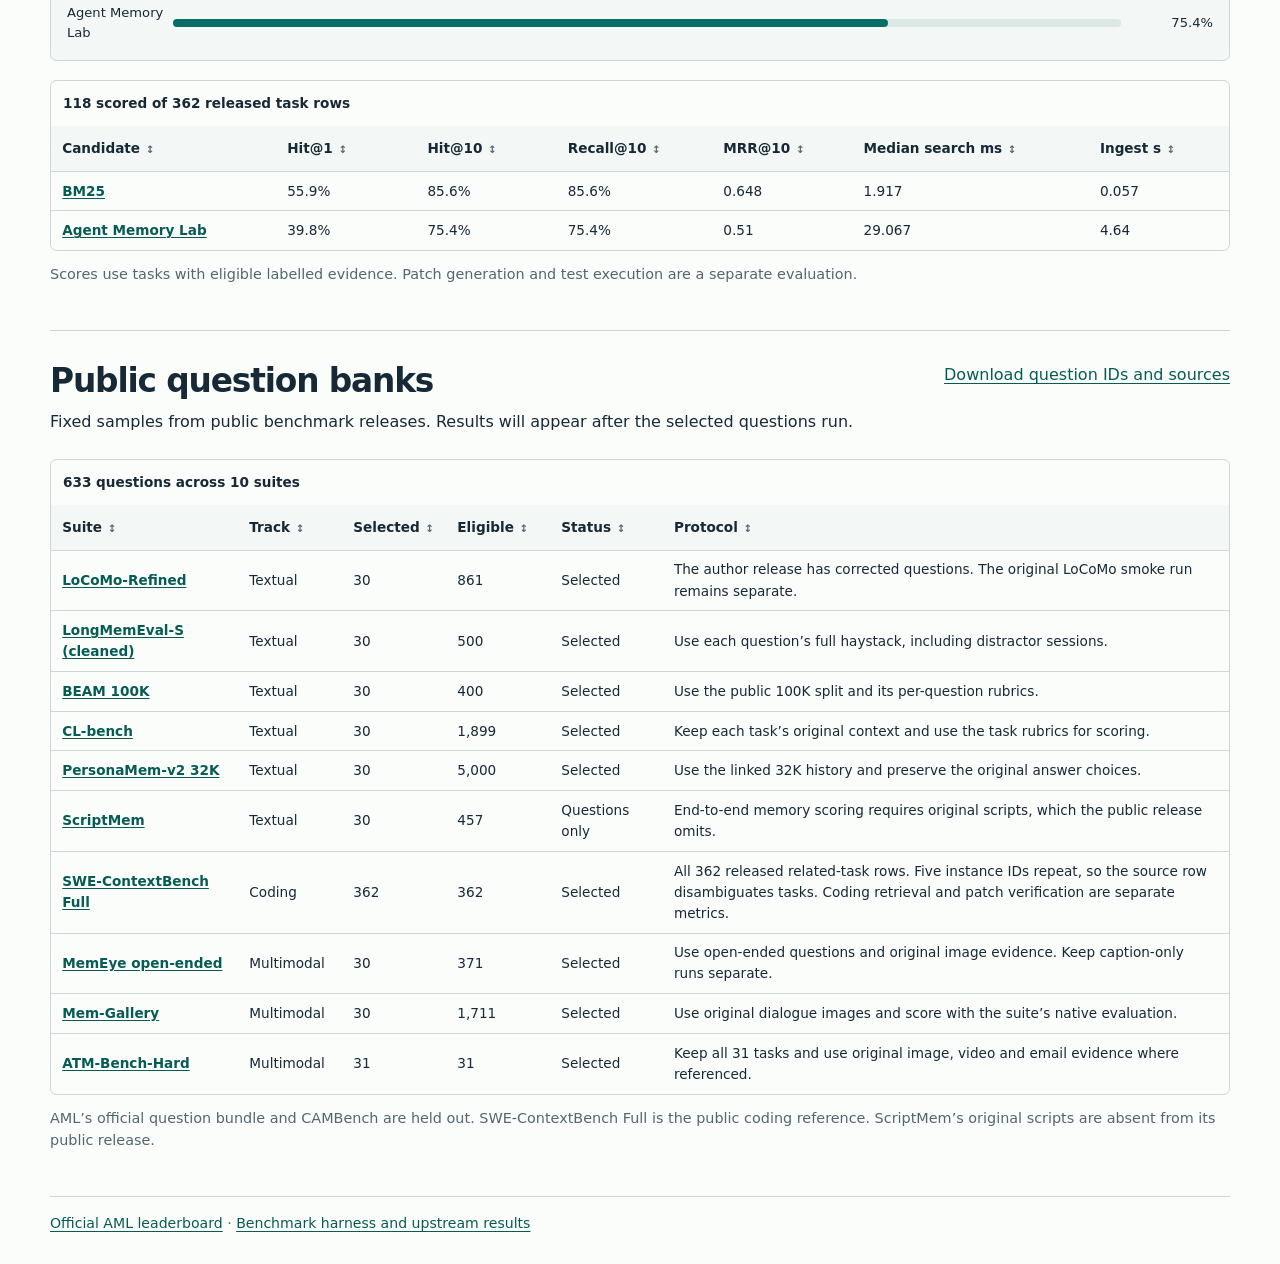
==== commit 5deaa291: "docs: publish full coding task coverage and retrieval scores" ====
--- a/index.html
+++ b/index.html
@@ -5,7 +5,7 @@
   <meta name="viewport" content="width=device-width,initial-scale=1">
   <title>Agent Memory Benchmark | Independent results</title>
   <link rel="stylesheet" href="style.css?v=5">
-  <script src="dashboard.js?v=5" defer></script>
+  <script src="dashboard.js?v=6" defer></script>
 </head>
 <body>
   <header>
@@ -22,8 +22,17 @@
   </header>
   <main class="wrap">
     <nav class="sections" aria-label="Leaderboard sections">
-      <a href="#matched">Matched runs</a><a href="#evidence-title">Candidate evidence</a><a href="#archive">Public results</a><a href="#question-banks">Question banks</a>
+      <a href="#matched">Matched runs</a><a href="#evidence-title">Candidate evidence</a><a href="#archive">Public results</a><a href="#coding">Coding retrieval</a><a href="#question-banks">Question banks</a>
     </nav>
+    <section aria-labelledby="refined">
+      <div class="section-heading">
+        <div><h2 id="refined">LoCoMo-Refined</h2><p>30 fixed text questions across nine complete public conversation histories.</p></div>
+        <a href="https://github.com/yulongbai-nov/agent-memory-benchmarks/actions/runs/43349136480">GitHub Actions run</a>
+      </div>
+      <div class="scroller" tabindex="0" role="region" aria-label="LoCoMo-Refined measurements">
+        <table id="refined-table"><caption id="refined-caption">Expanded textual rerun</caption></table>
+      </div>
+    </section>
     <section aria-labelledby="matched">
       <div class="section-heading">
         <div><h2 id="matched">Matched LoCoMo smoke test</h2><p id="protocol">One conversation · 40 source turns · 3 questions · k=10 · 1 worker</p></div>
@@ -57,15 +66,26 @@
         <table id="archive-table"><caption>Upstream run measurements</caption></table>
       </div>
     </section>
+    <section aria-labelledby="coding">
+      <div class="section-heading">
+        <div><h2 id="coding">SWE-ContextBench Full</h2><p>Prior-issue retrieval on earlier issues from the same repository.</p></div>
+        <a href="swe-retrieval.json">Results JSON</a>
+      </div>
+      <div id="coding-charts" class="charts"></div>
+      <div class="scroller" tabindex="0" role="region" aria-label="Coding retrieval measurements">
+        <table id="coding-table"><caption id="coding-caption">Coding retrieval measurements</caption></table>
+      </div>
+      <p class="note">Scores use tasks with eligible labelled evidence. Patch generation and test execution are a separate evaluation.</p>
+    </section>
     <section aria-labelledby="question-banks">
       <div class="section-heading">
         <div><h2 id="question-banks">Public question banks</h2><p>Fixed samples from public benchmark releases. Results will appear after the selected questions run.</p></div>
-        <a href="question-banks.json">Download question IDs and sources</a>
+        <a href="question-banks.json?v=2">Download question IDs and sources</a>
       </div>
       <div class="scroller" tabindex="0" role="region" aria-label="Question bank coverage">
         <table id="bank-table"><caption id="bank-caption">Question bank coverage</caption></table>
       </div>
-      <p class="note">AML’s official question bundle and CAMBench are held out. SWE-ContextBench Lite is the public coding reference. ScriptMem’s original scripts are absent from its public release.</p>
+      <p class="note">AML’s official question bundle and CAMBench are held out. SWE-ContextBench Full is the public coding reference. ScriptMem’s original scripts are absent from its public release.</p>
     </section>
   </main>
   <footer><div class="wrap">
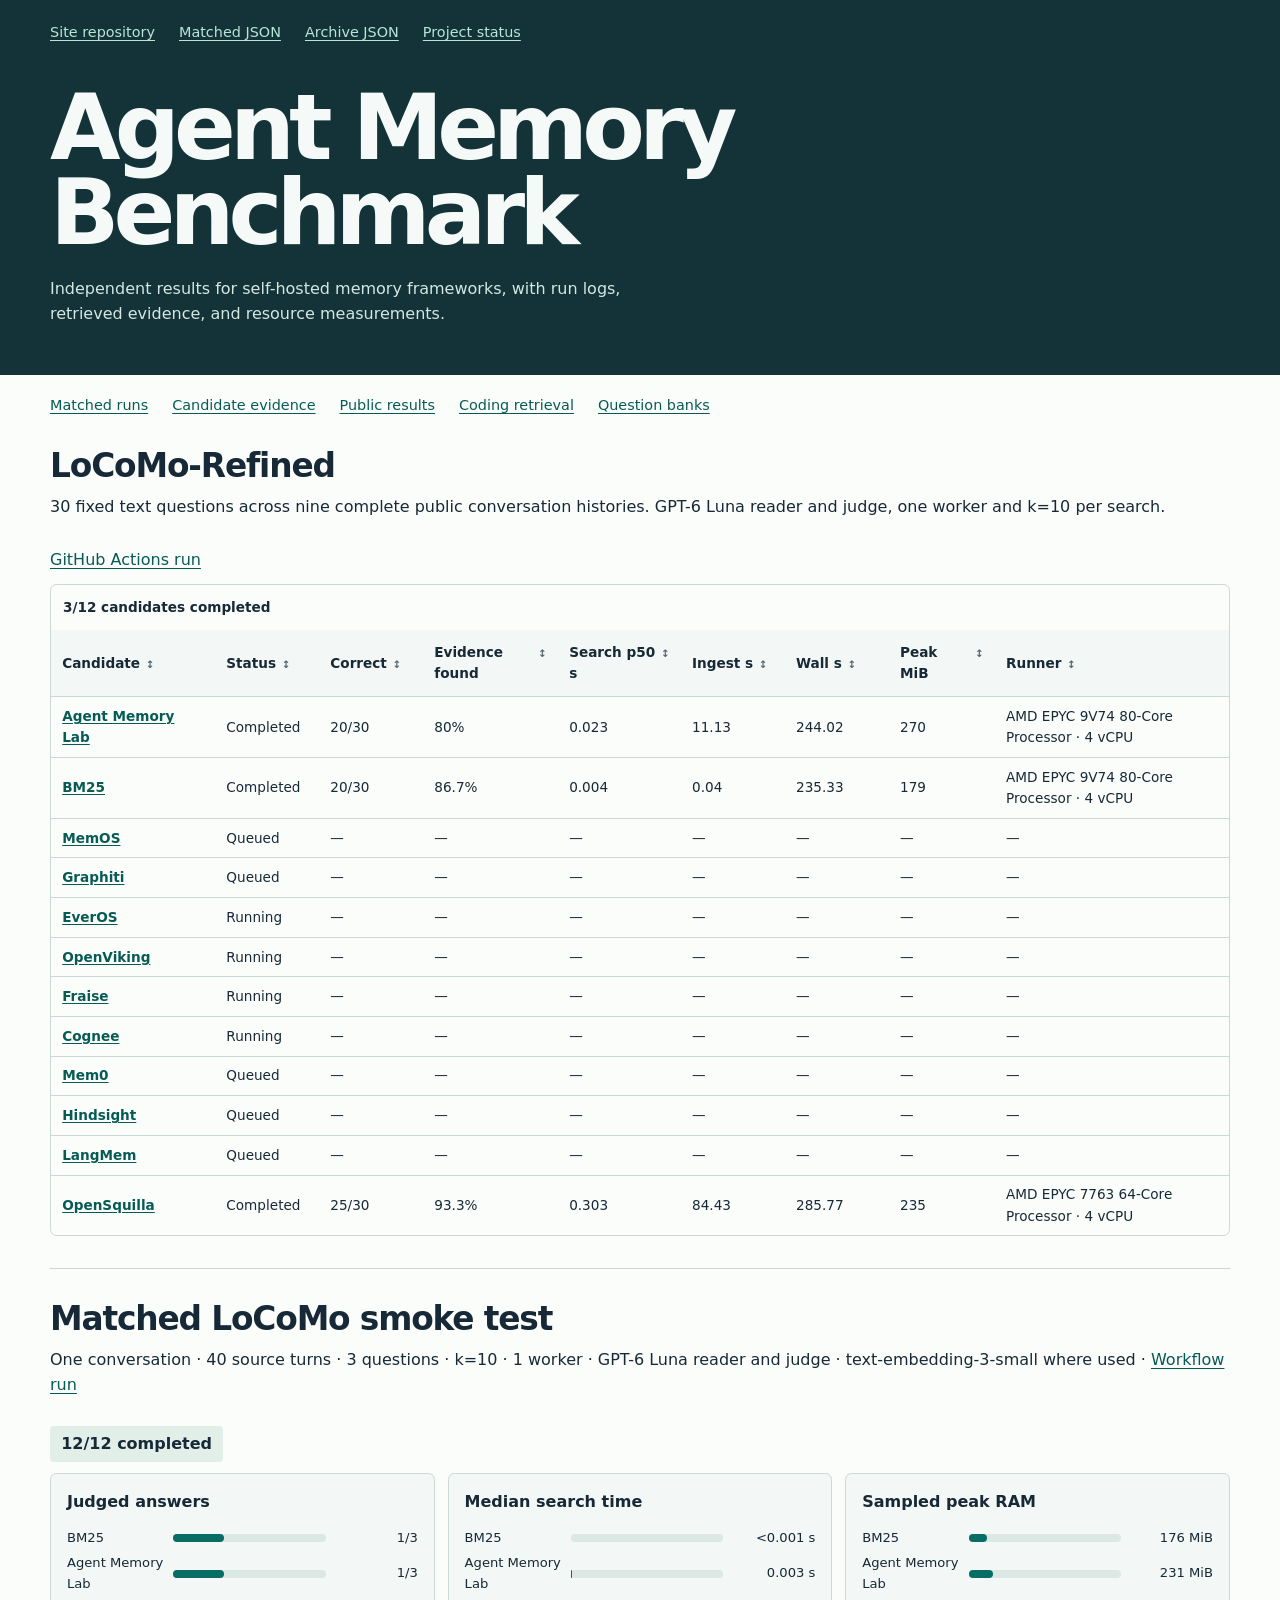
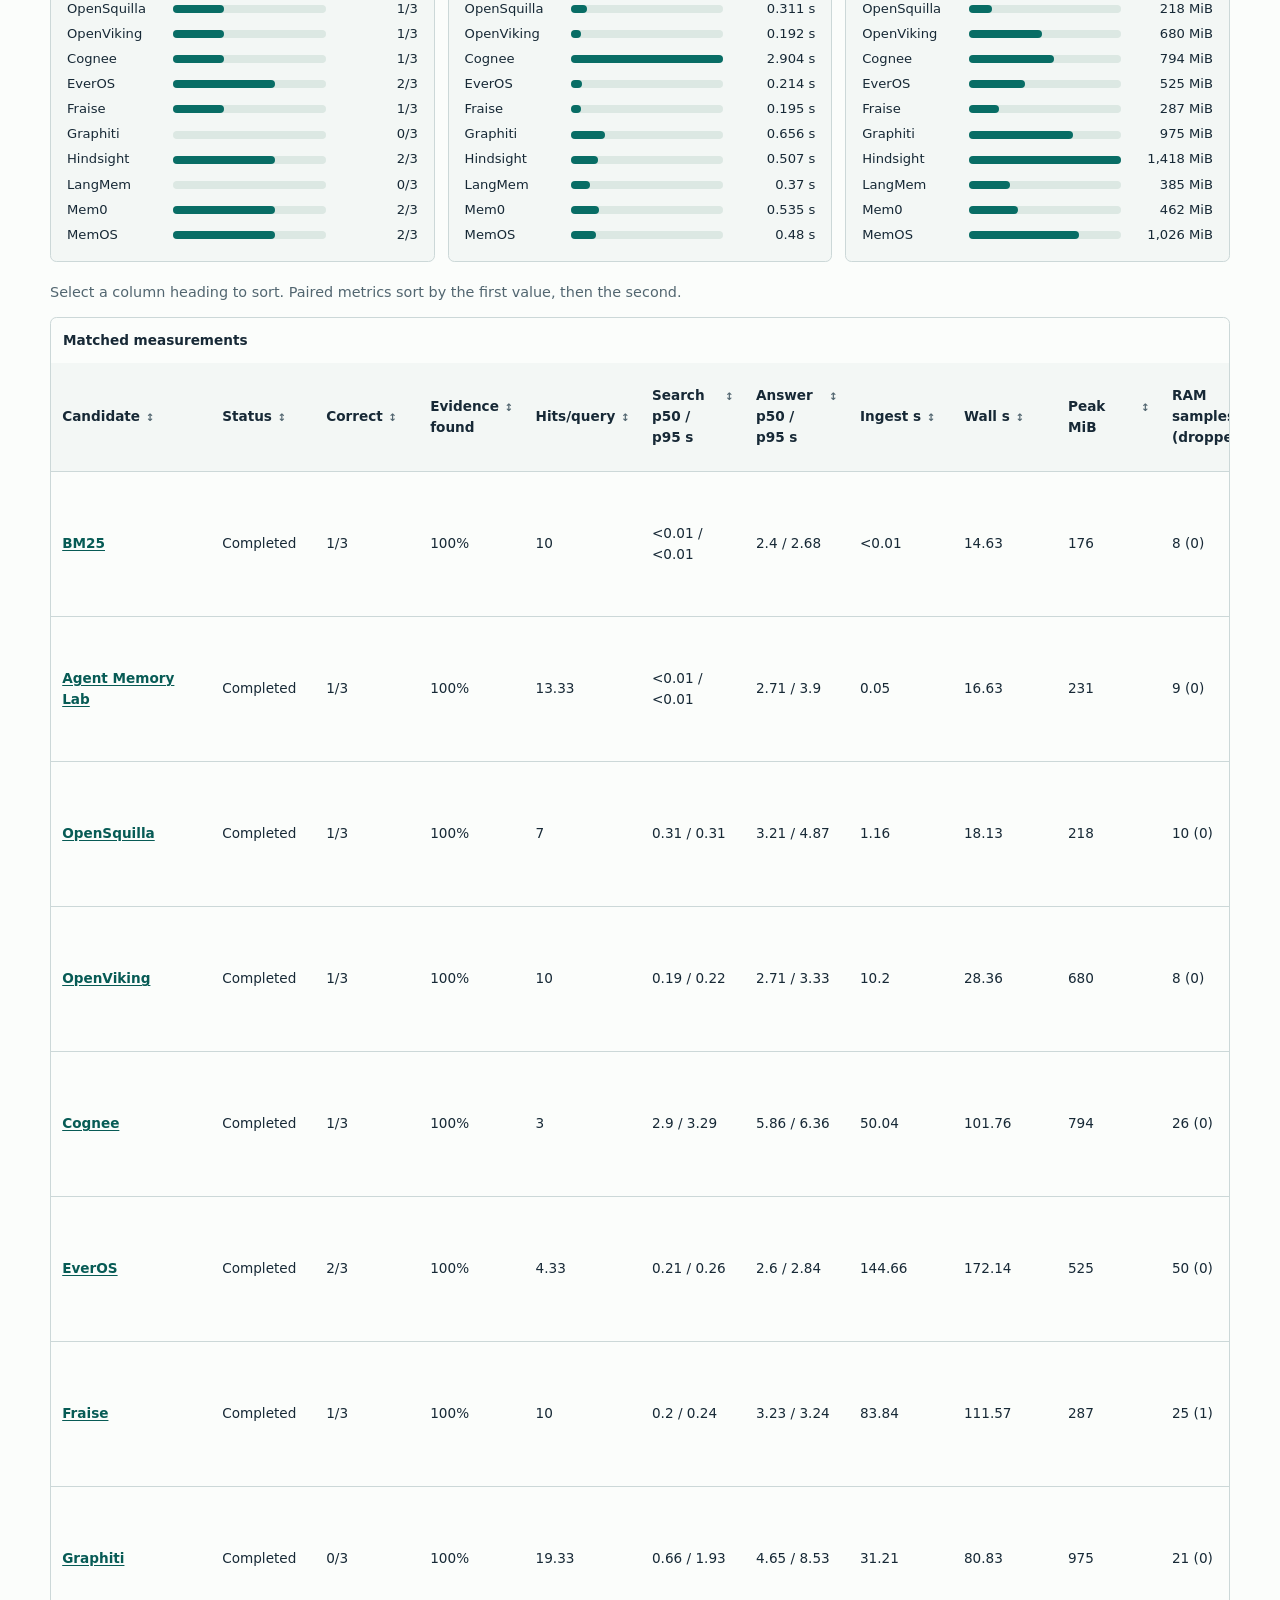
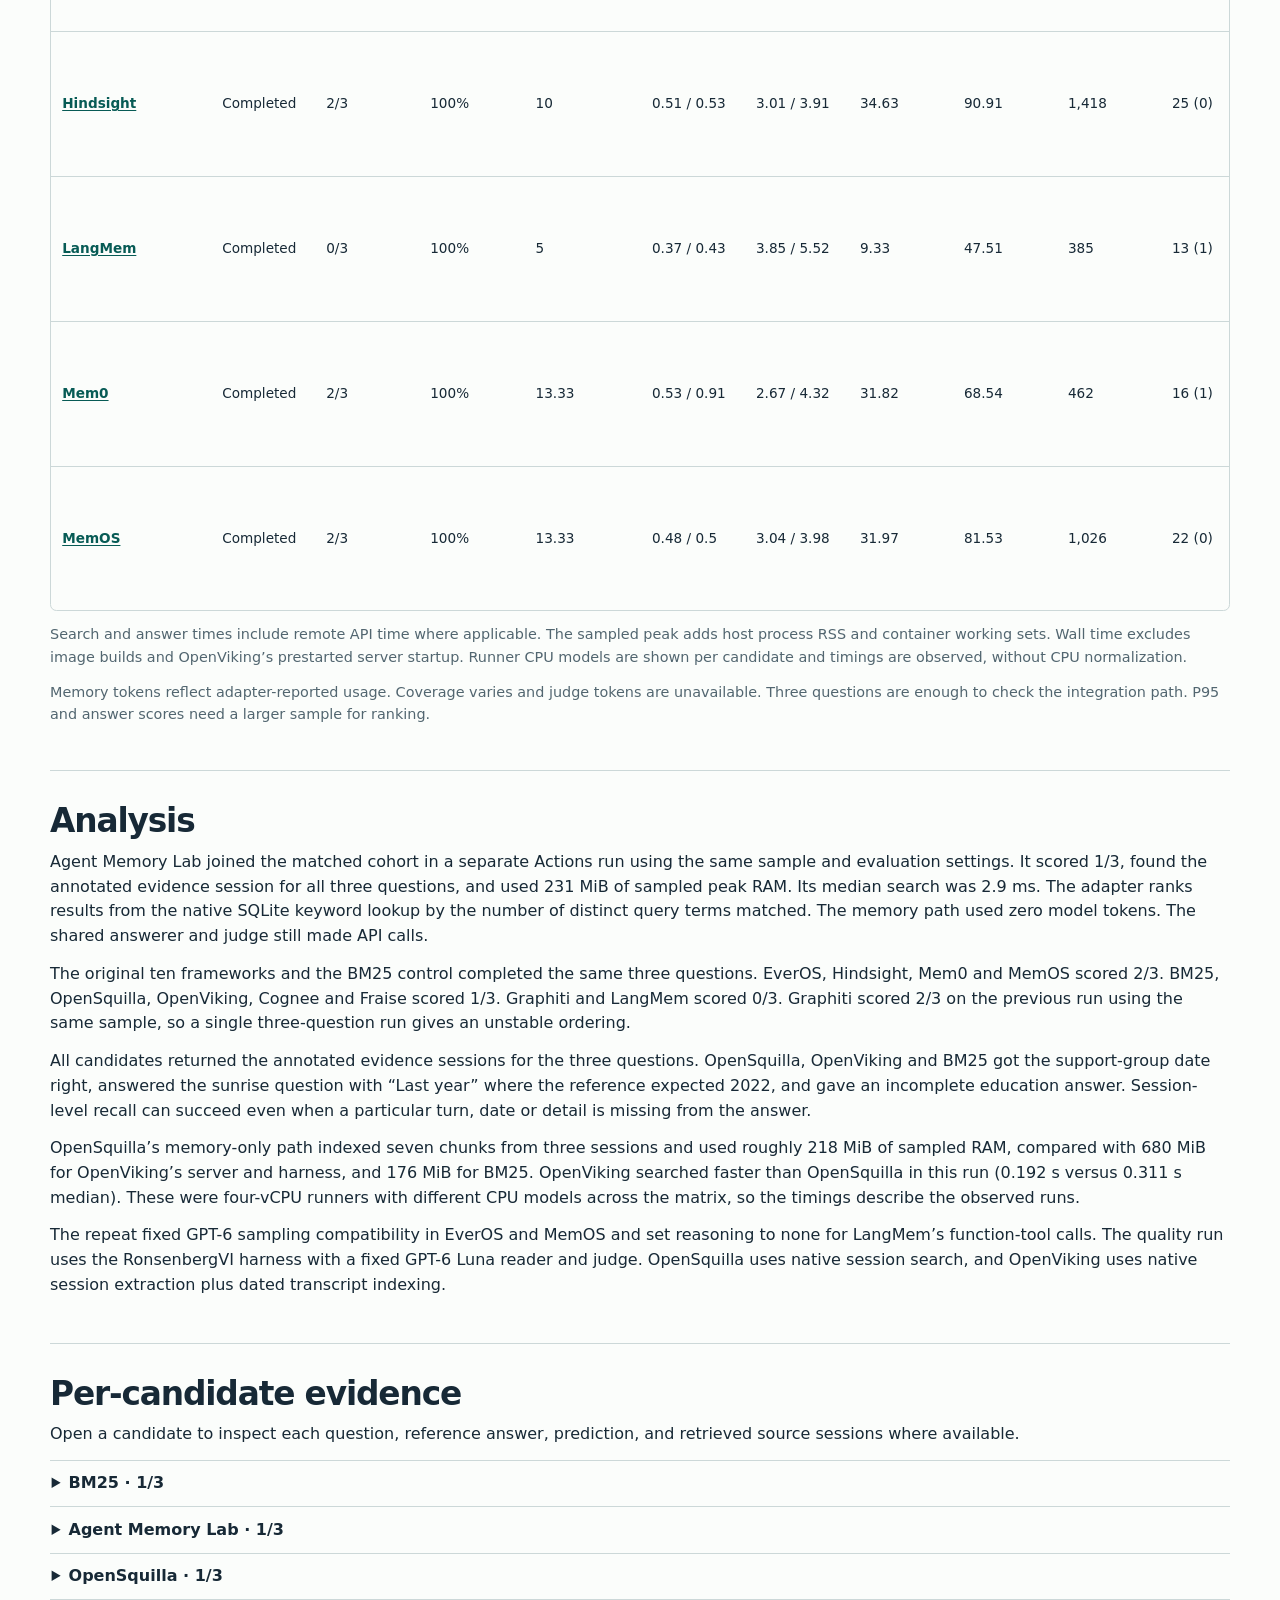
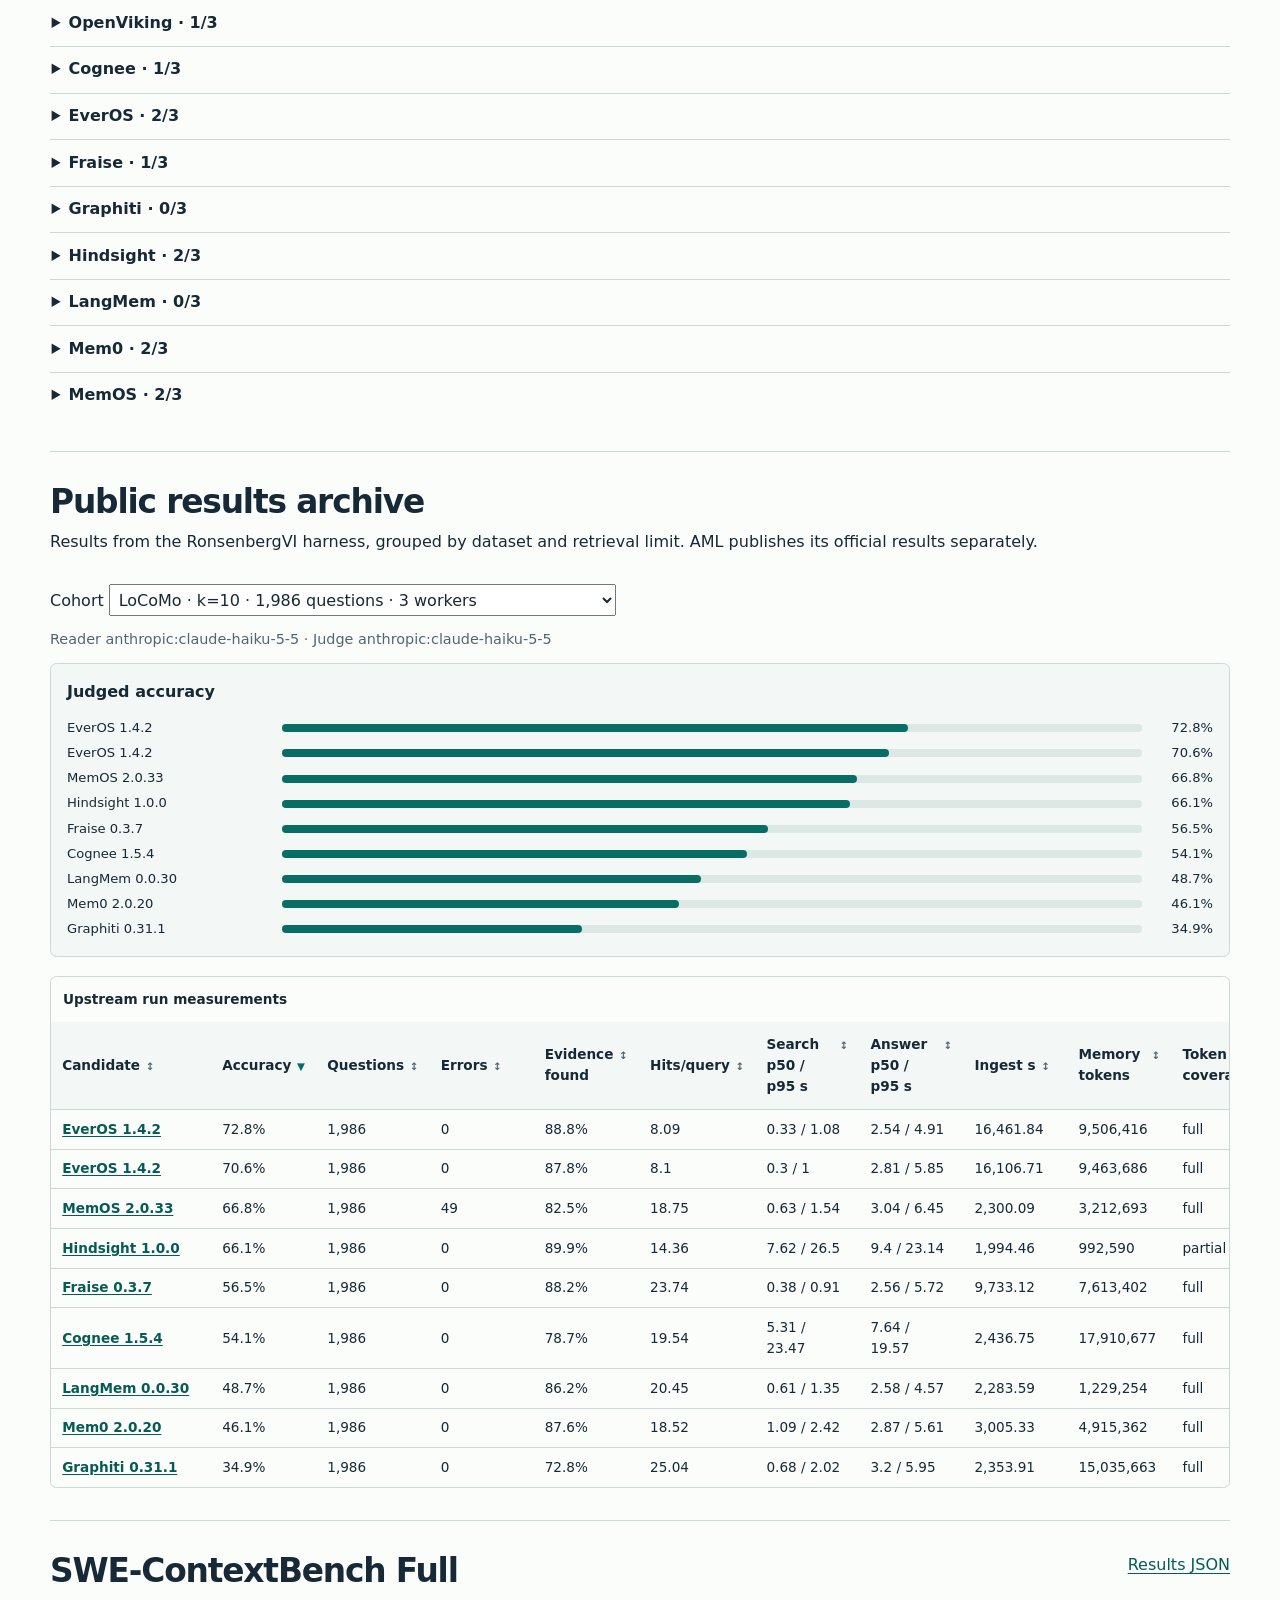
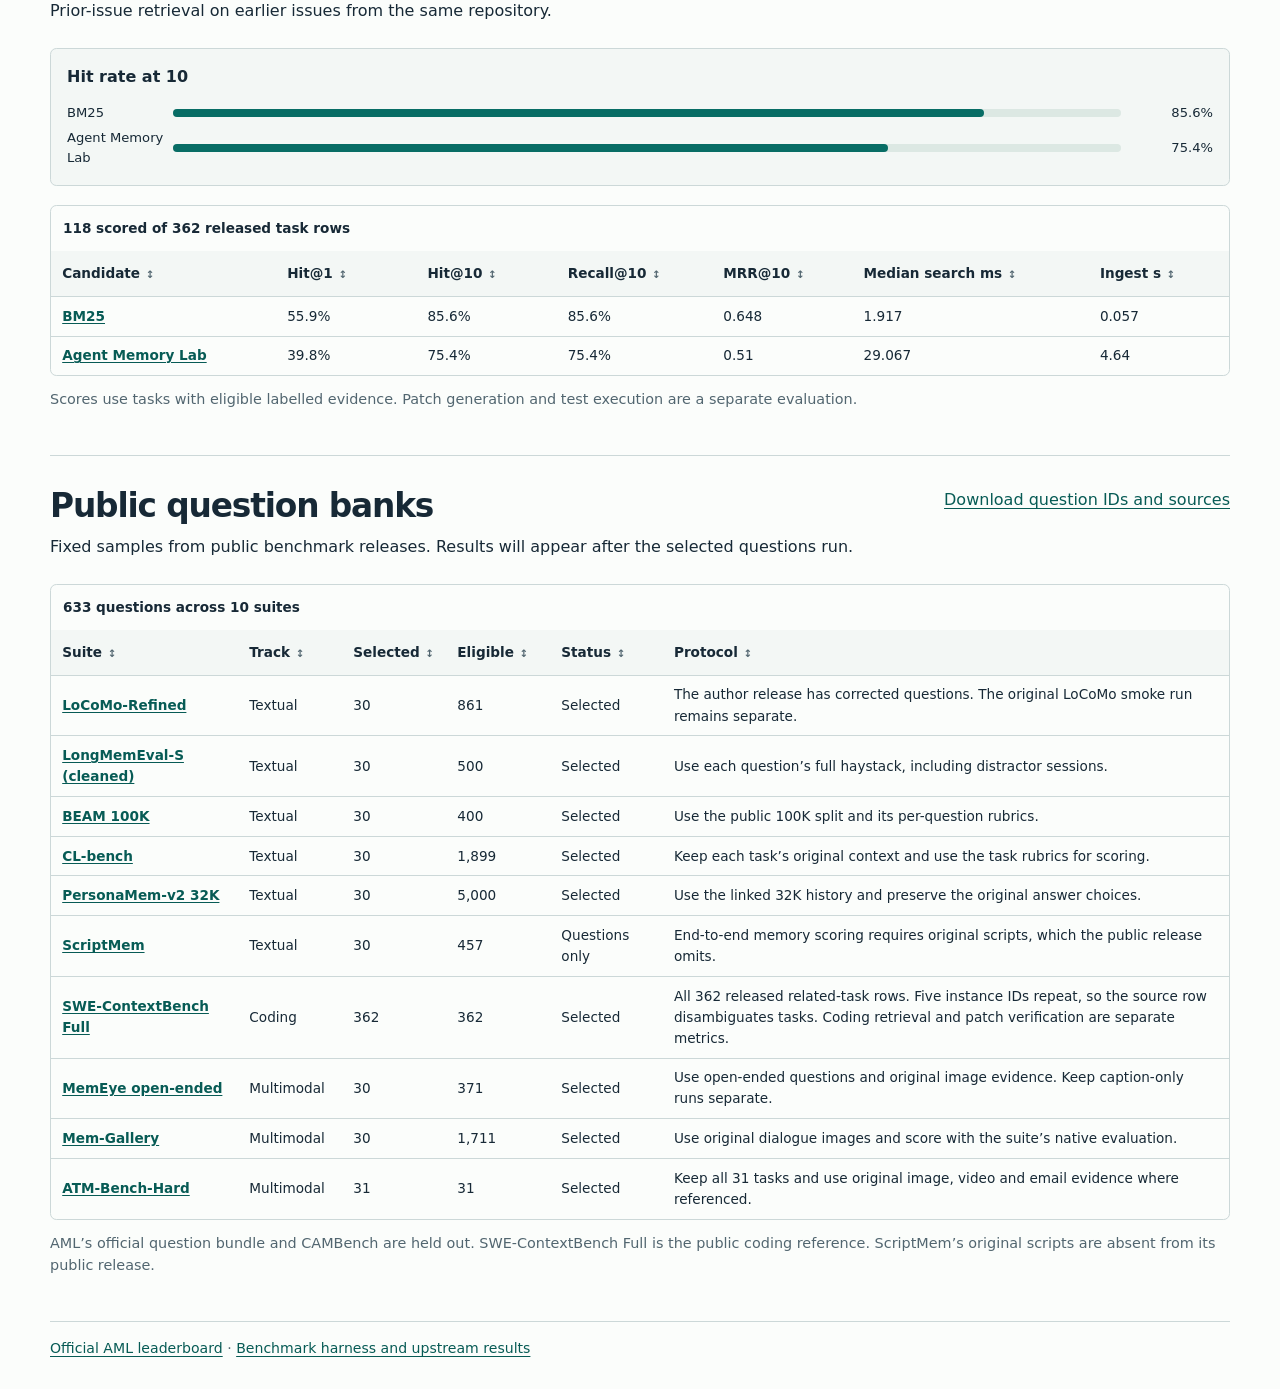
==== commit 1d76bcdd: "docs: publish early verified LoCoMo-Refined results" ====
--- a/index.html
+++ b/index.html
@@ -5,7 +5,7 @@
   <meta name="viewport" content="width=device-width,initial-scale=1">
   <title>Agent Memory Benchmark | Independent results</title>
   <link rel="stylesheet" href="style.css?v=5">
-  <script src="dashboard.js?v=6" defer></script>
+  <script src="dashboard.js?v=7" defer></script>
 </head>
 <body>
   <header>
@@ -26,7 +26,7 @@
     </nav>
     <section aria-labelledby="refined">
       <div class="section-heading">
-        <div><h2 id="refined">LoCoMo-Refined</h2><p>30 fixed text questions across nine complete public conversation histories.</p></div>
+        <div><h2 id="refined">LoCoMo-Refined</h2><p>30 fixed text questions across nine complete public conversation histories. GPT-6 Luna reader and judge, one worker and k=10 per search.</p></div>
         <a href="https://github.com/yulongbai-nov/agent-memory-benchmarks/actions/runs/43349136480">GitHub Actions run</a>
       </div>
       <div class="scroller" tabindex="0" role="region" aria-label="LoCoMo-Refined measurements">
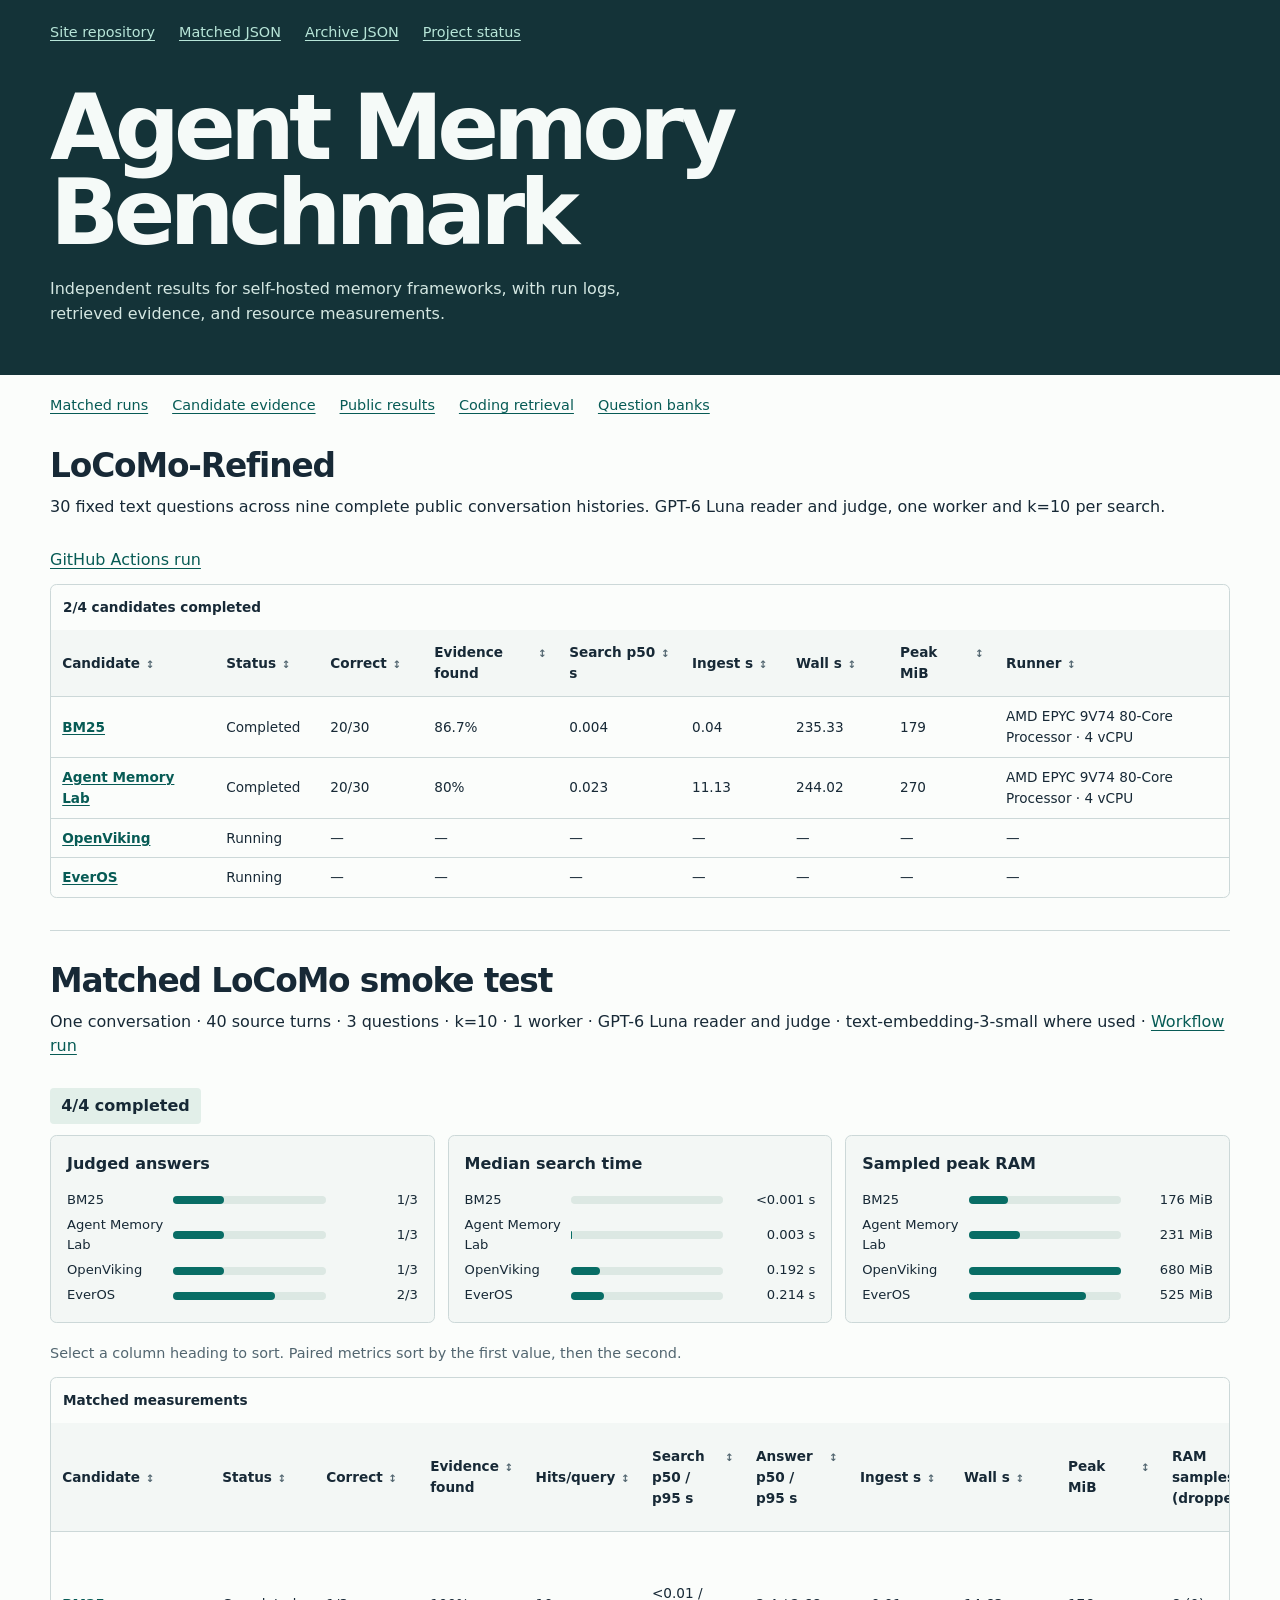
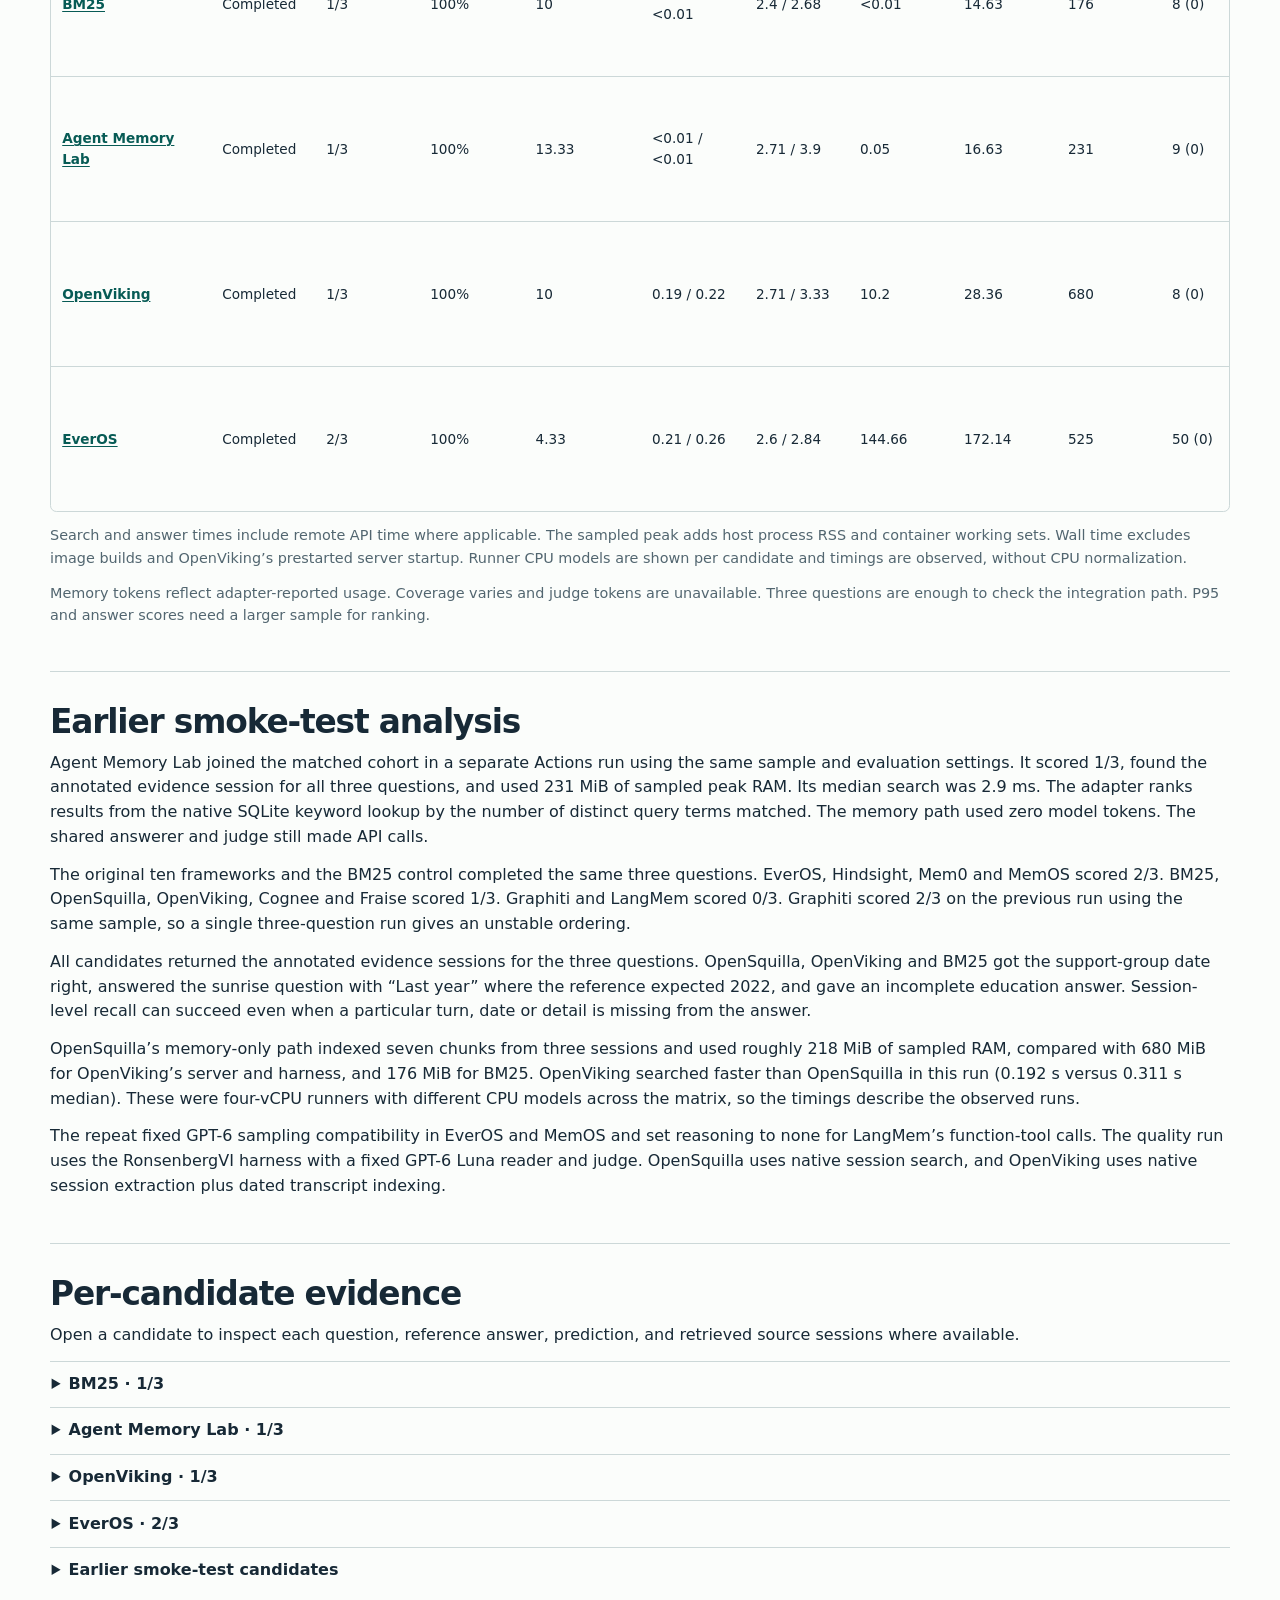
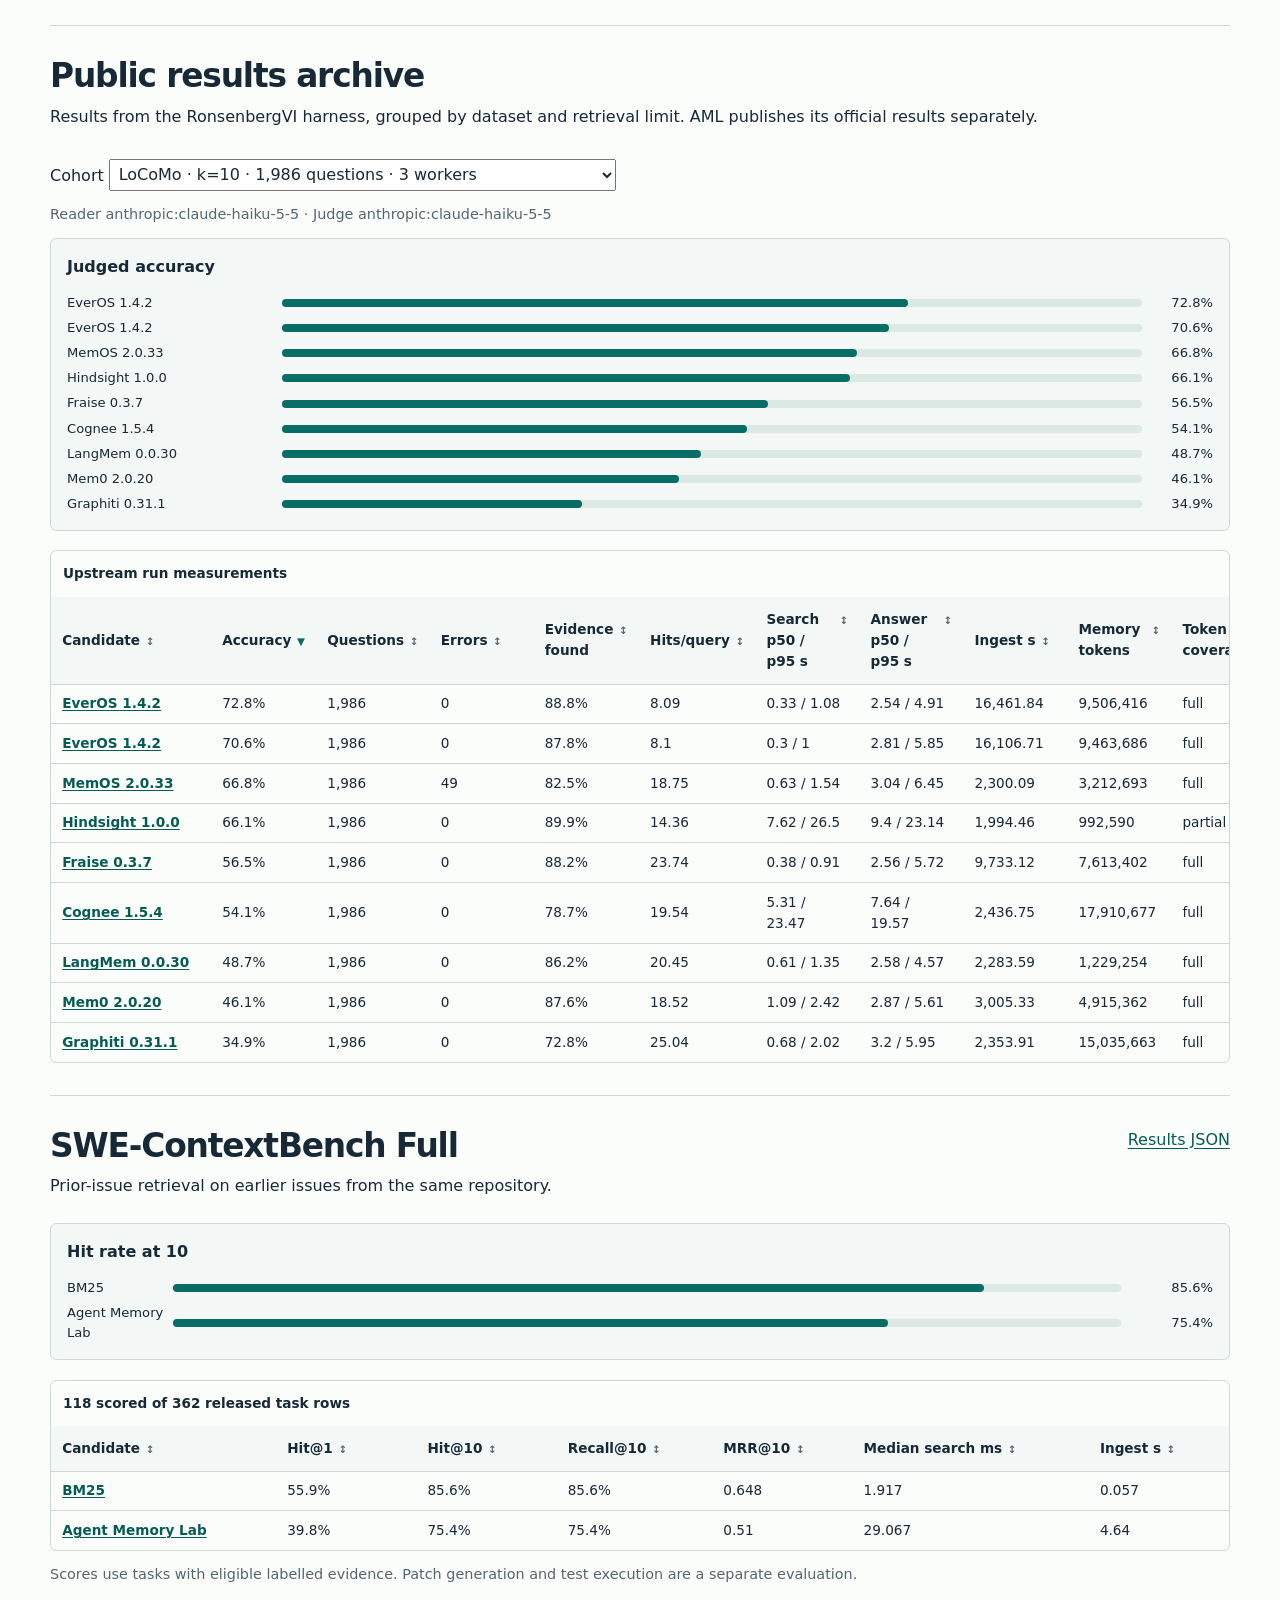
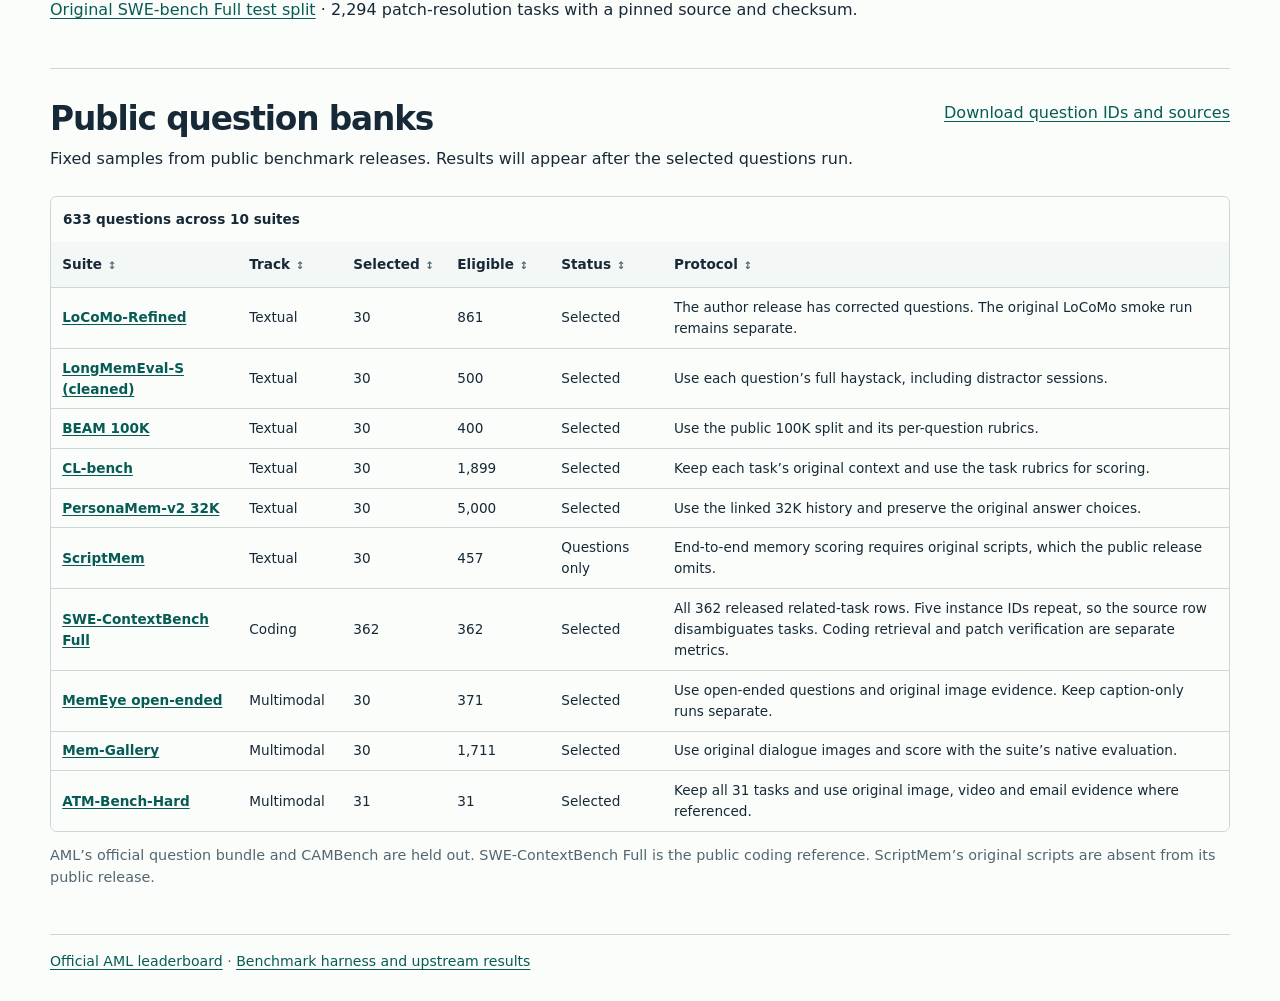
==== commit 97c40dfb: "docs: publish the focused comparison and SWE-bench reference" ====
--- a/index.html
+++ b/index.html
@@ -5,7 +5,7 @@
   <meta name="viewport" content="width=device-width,initial-scale=1">
   <title>Agent Memory Benchmark | Independent results</title>
   <link rel="stylesheet" href="style.css?v=5">
-  <script src="dashboard.js?v=7" defer></script>
+  <script src="dashboard.js?v=8" defer></script>
 </head>
 <body>
   <header>
@@ -47,13 +47,17 @@
       <p class="note">Memory tokens reflect adapter-reported usage. Coverage varies and judge tokens are unavailable. Three questions are enough to check the integration path. P95 and answer scores need a larger sample for ranking.</p>
     </section>
     <section aria-labelledby="findings">
-      <h2 id="findings">Analysis</h2>
+      <h2 id="findings">Earlier smoke-test analysis</h2>
       <div id="analysis"></div>
     </section>
     <section aria-labelledby="evidence-title">
       <h2 id="evidence-title">Per-candidate evidence</h2>
       <p>Open a candidate to inspect each question, reference answer, prediction, and retrieved source sessions where available.</p>
       <div id="evidence"></div>
+      <details>
+        <summary>Earlier smoke-test candidates</summary>
+        <div id="smoke-archive" class="details-body"></div>
+      </details>
     </section>
     <section aria-labelledby="archive">
       <div class="section-heading">
@@ -76,6 +80,7 @@
         <table id="coding-table"><caption id="coding-caption">Coding retrieval measurements</caption></table>
       </div>
       <p class="note">Scores use tasks with eligible labelled evidence. Patch generation and test execution are a separate evaluation.</p>
+      <p><a href="swe-bench-full.json">Original SWE-bench Full test split</a> · 2,294 patch-resolution tasks with a pinned source and checksum.</p>
     </section>
     <section aria-labelledby="question-banks">
       <div class="section-heading">
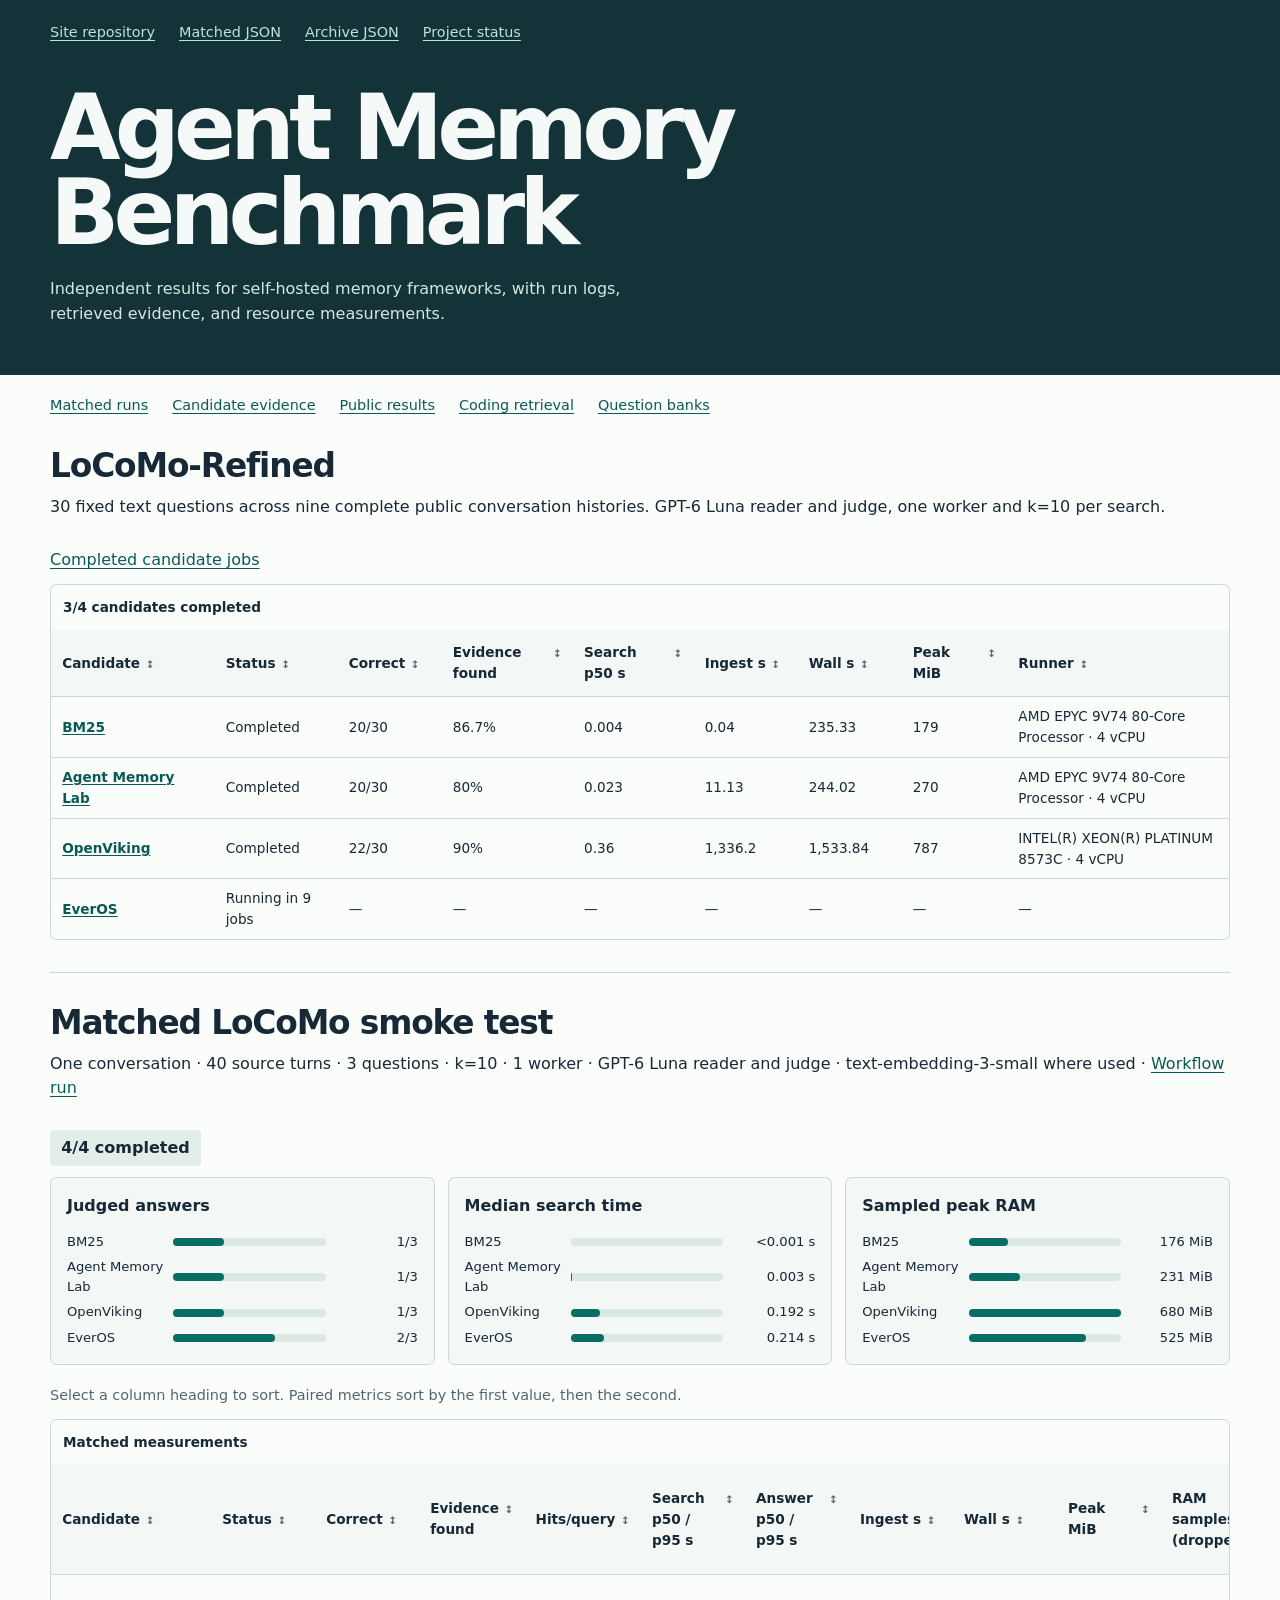
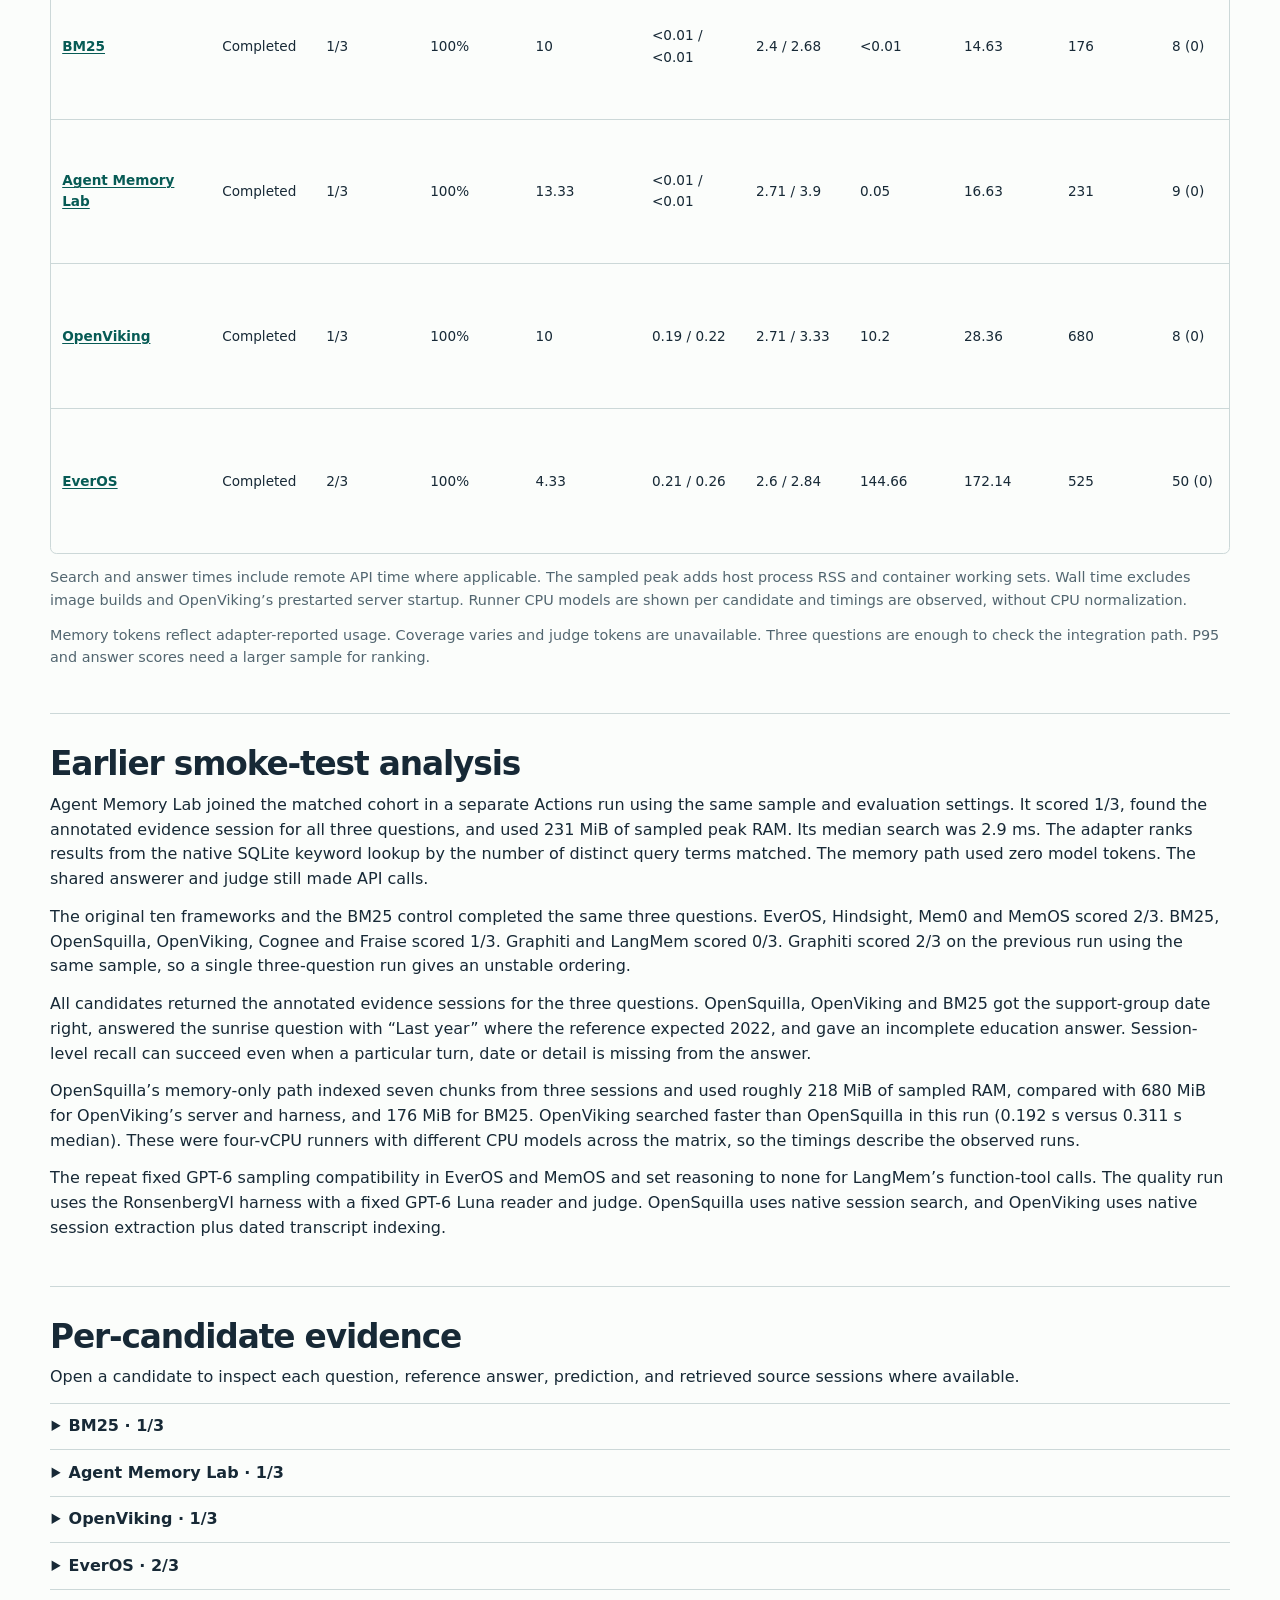
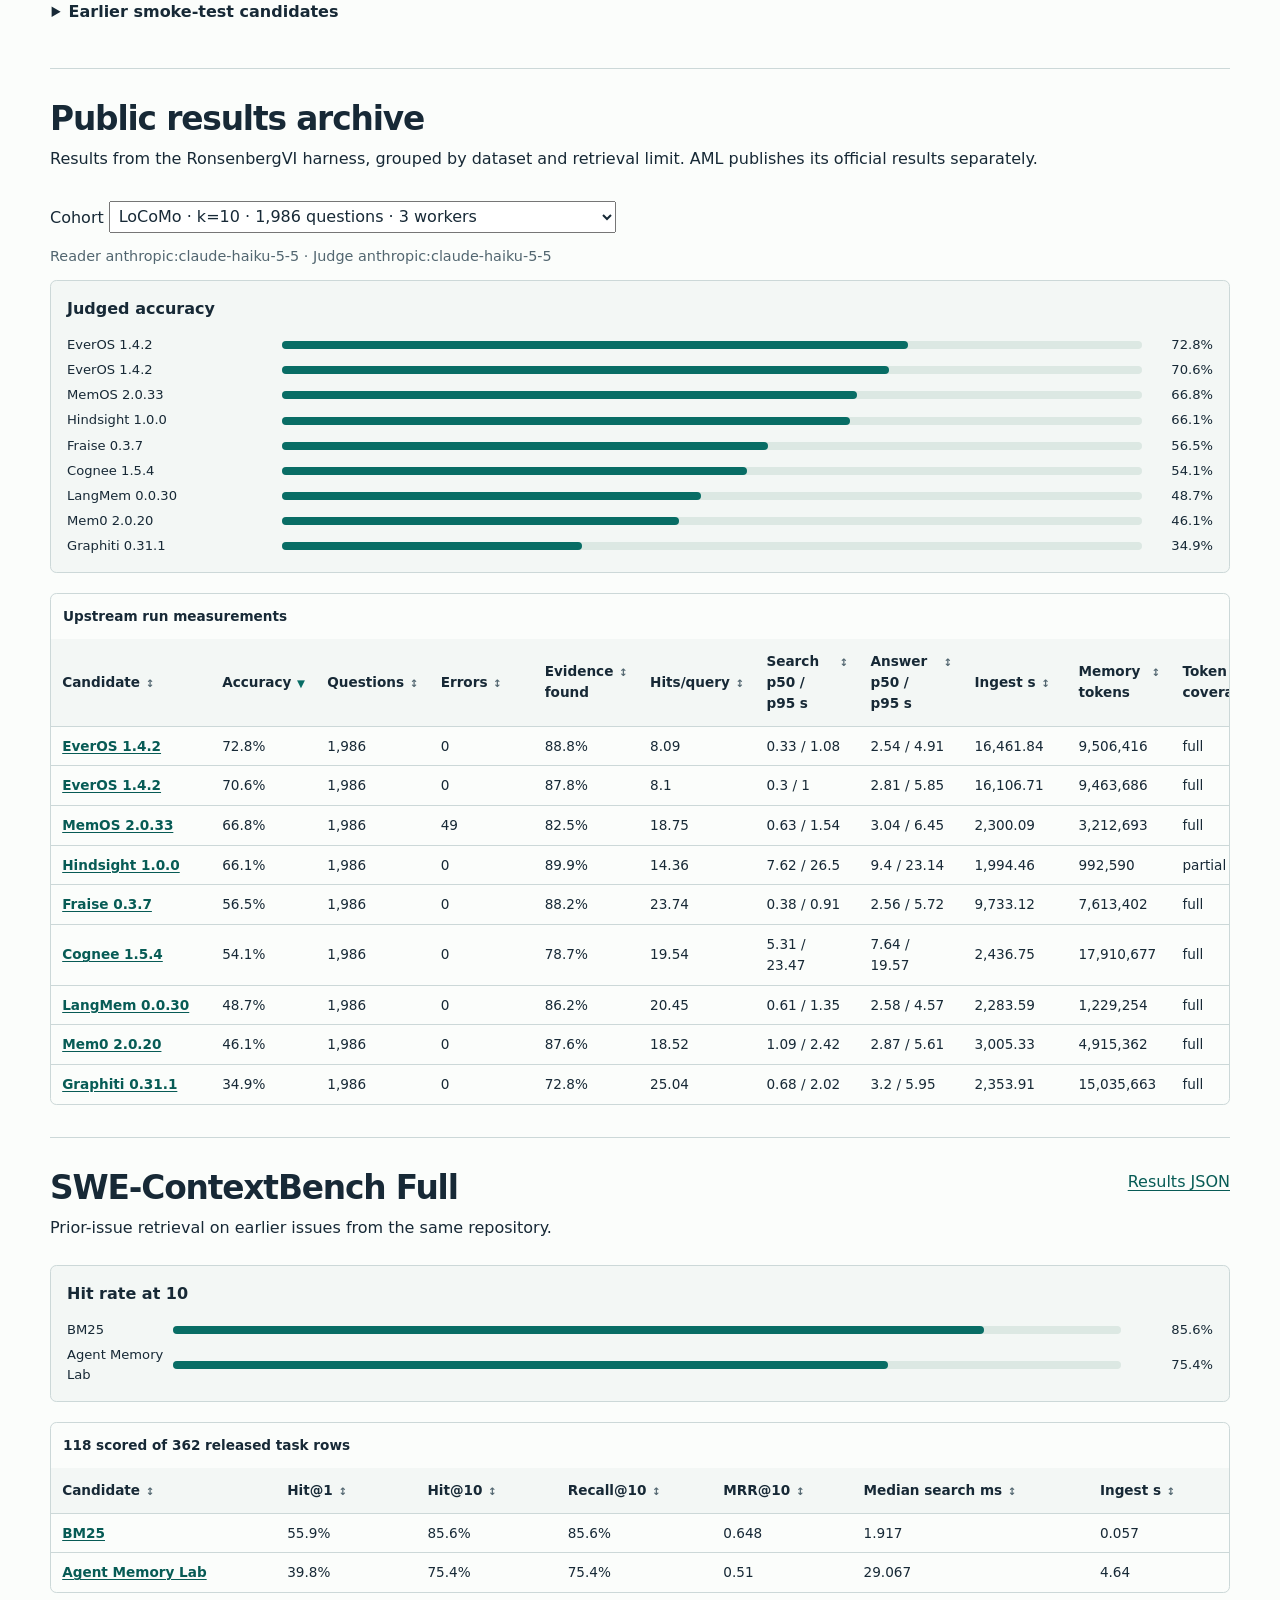
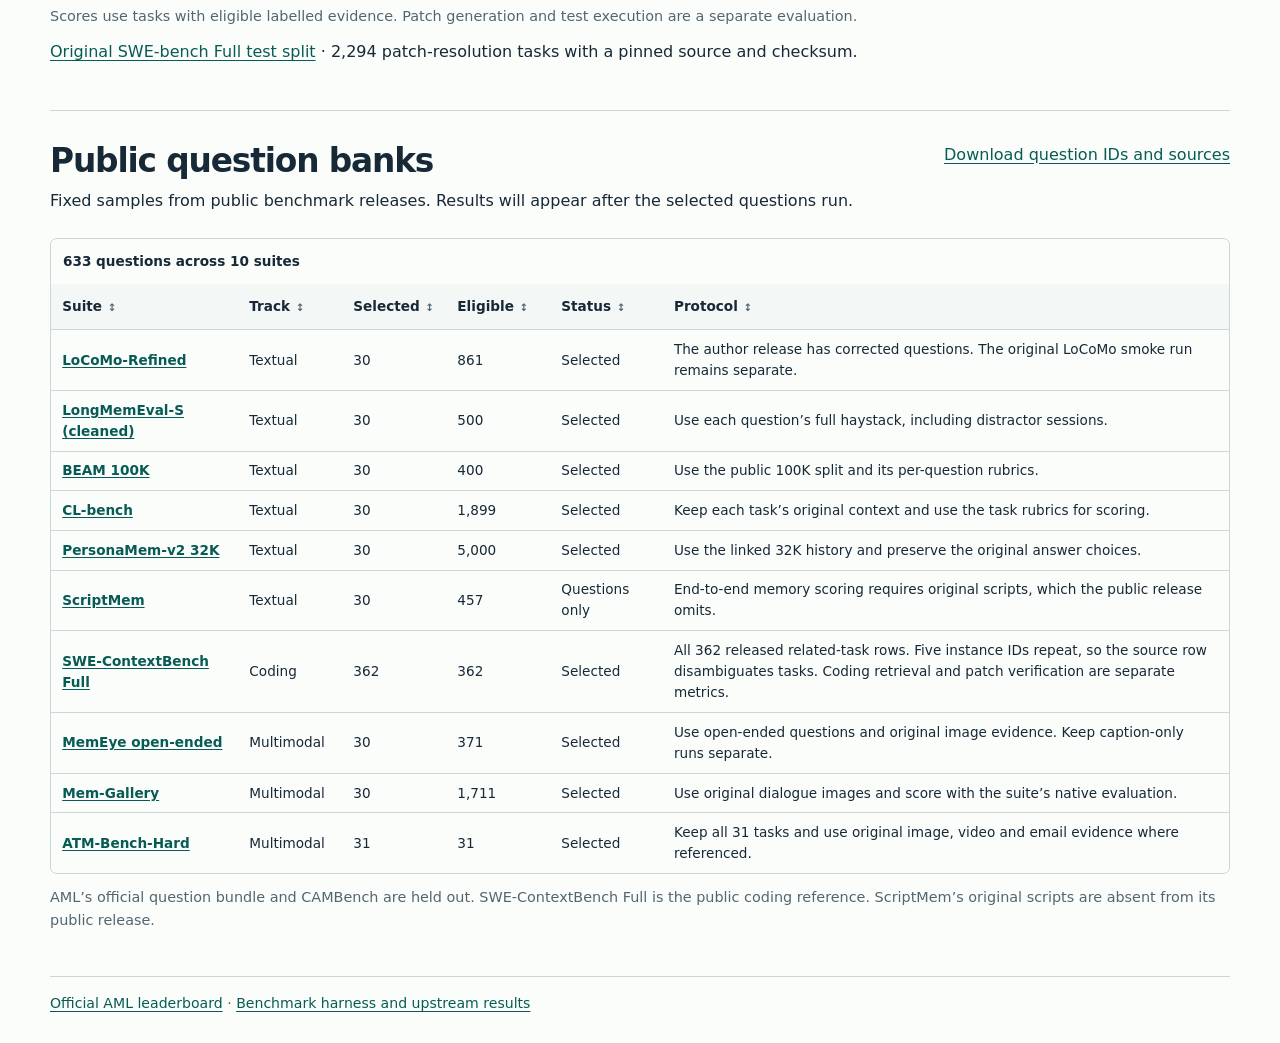
==== commit ac26aa8a: "docs: publish OpenViking’s 30-question result" ====
--- a/index.html
+++ b/index.html
@@ -5,7 +5,7 @@
   <meta name="viewport" content="width=device-width,initial-scale=1">
   <title>Agent Memory Benchmark | Independent results</title>
   <link rel="stylesheet" href="style.css?v=5">
-  <script src="dashboard.js?v=8" defer></script>
+  <script src="dashboard.js?v=9" defer></script>
 </head>
 <body>
   <header>
@@ -27,7 +27,7 @@
     <section aria-labelledby="refined">
       <div class="section-heading">
         <div><h2 id="refined">LoCoMo-Refined</h2><p>30 fixed text questions across nine complete public conversation histories. GPT-6 Luna reader and judge, one worker and k=10 per search.</p></div>
-        <a href="https://github.com/yulongbai-nov/agent-memory-benchmarks/actions/runs/43349136480">GitHub Actions run</a>
+        <a href="https://github.com/yulongbai-nov/agent-memory-benchmarks/actions/runs/43349136480">Completed candidate jobs</a>
       </div>
       <div class="scroller" tabindex="0" role="region" aria-label="LoCoMo-Refined measurements">
         <table id="refined-table"><caption id="refined-caption">Expanded textual rerun</caption></table>
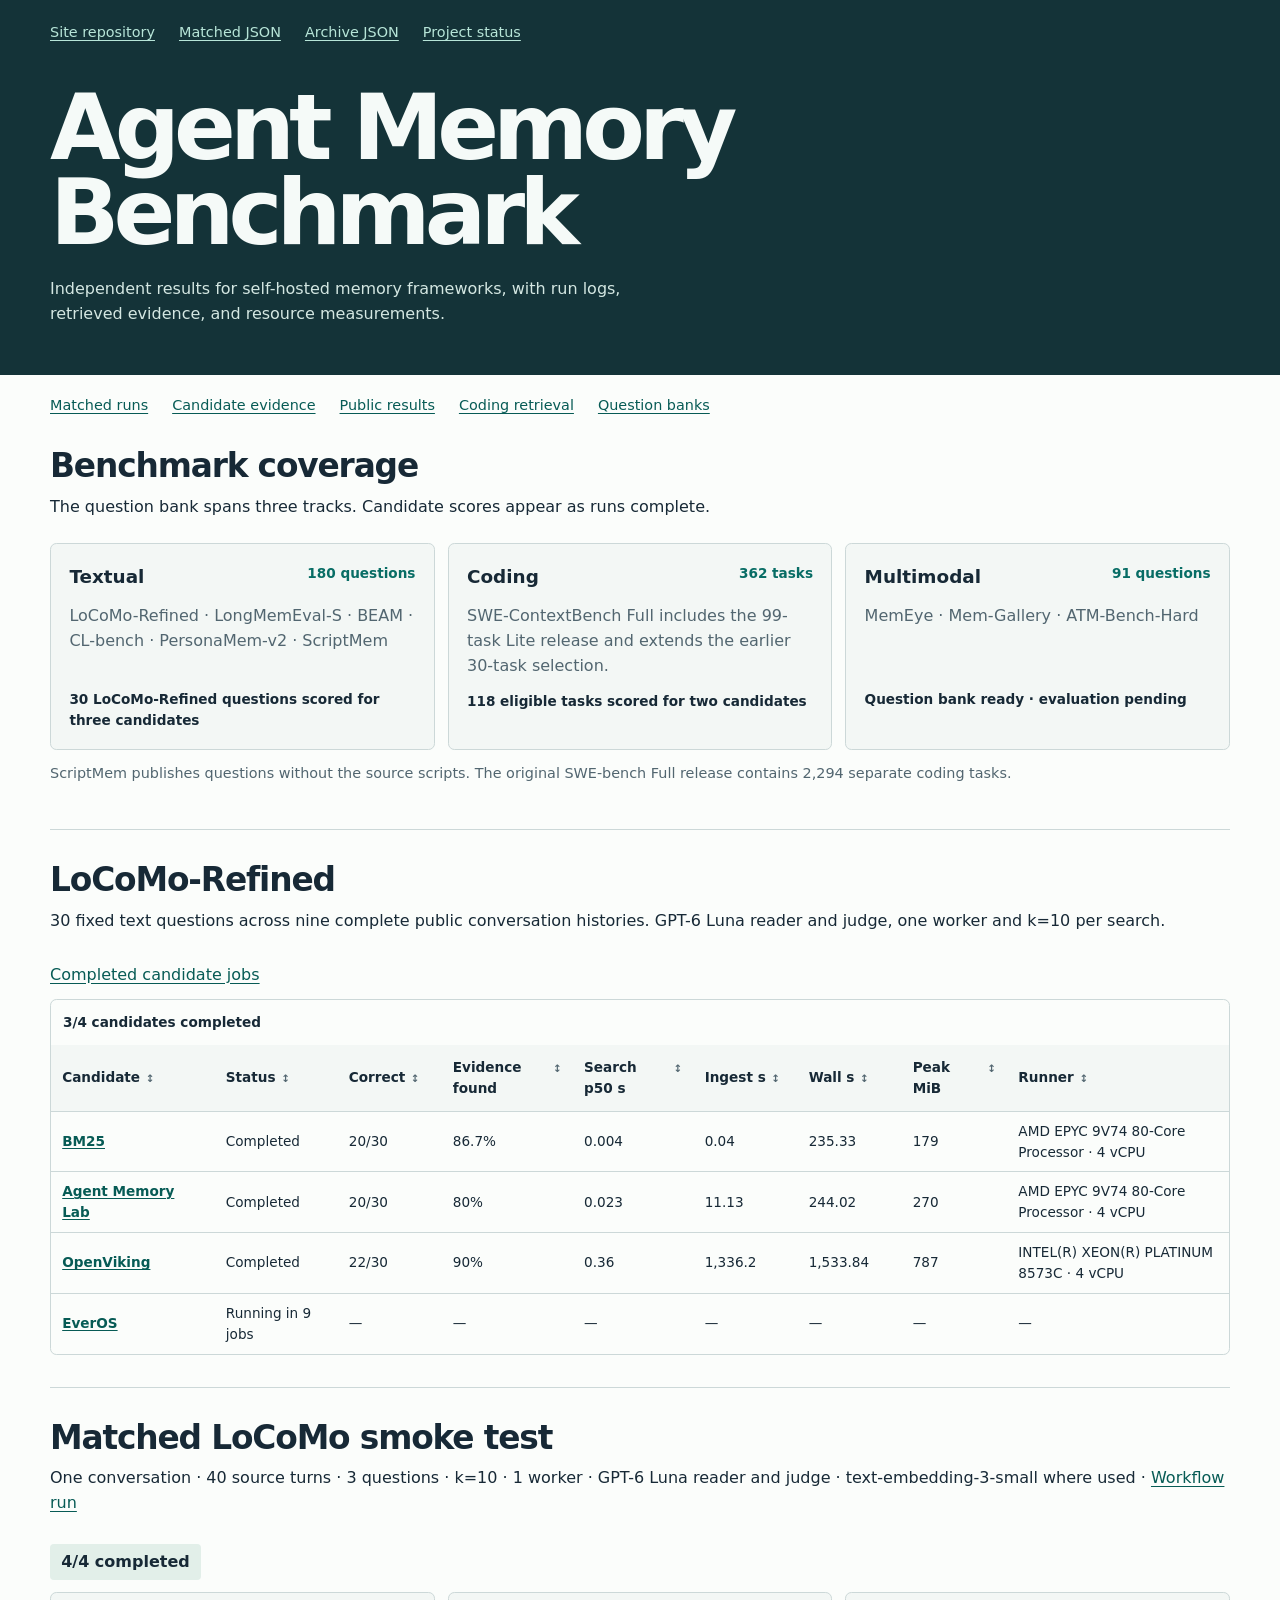
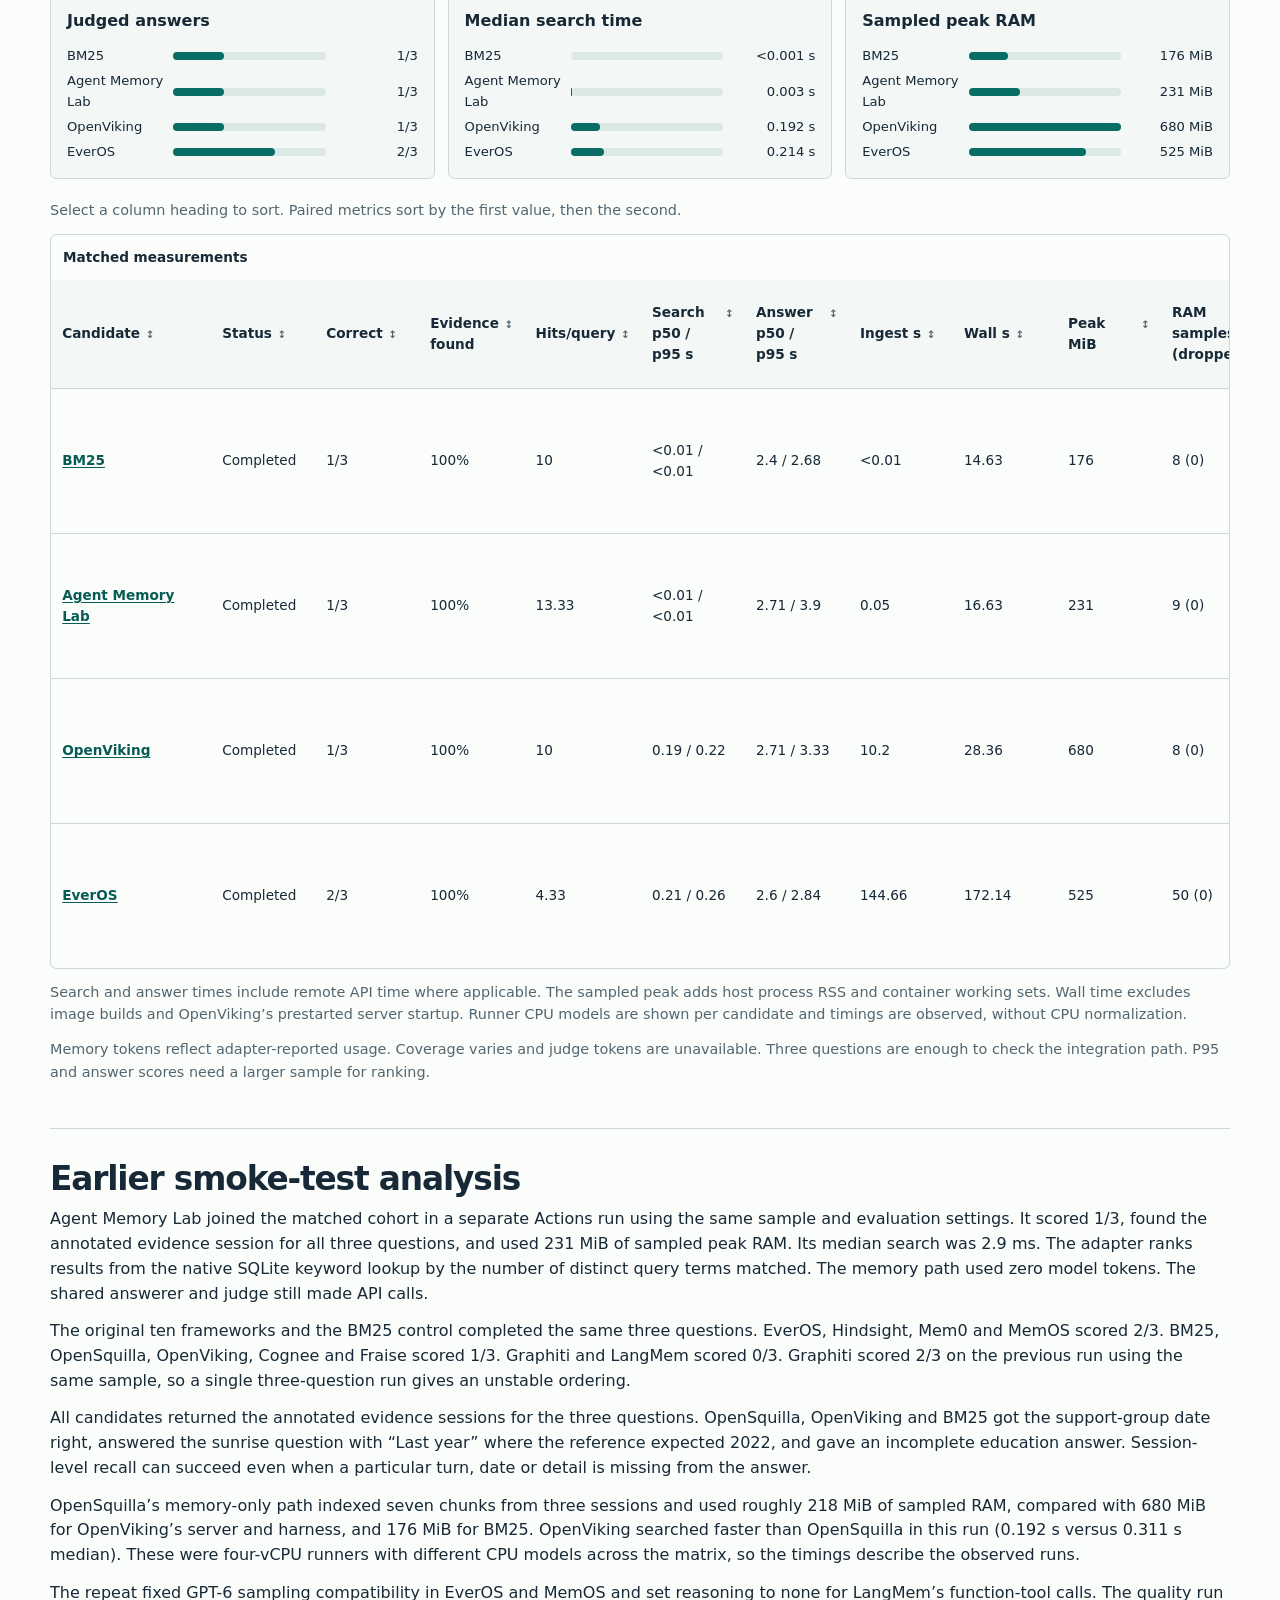
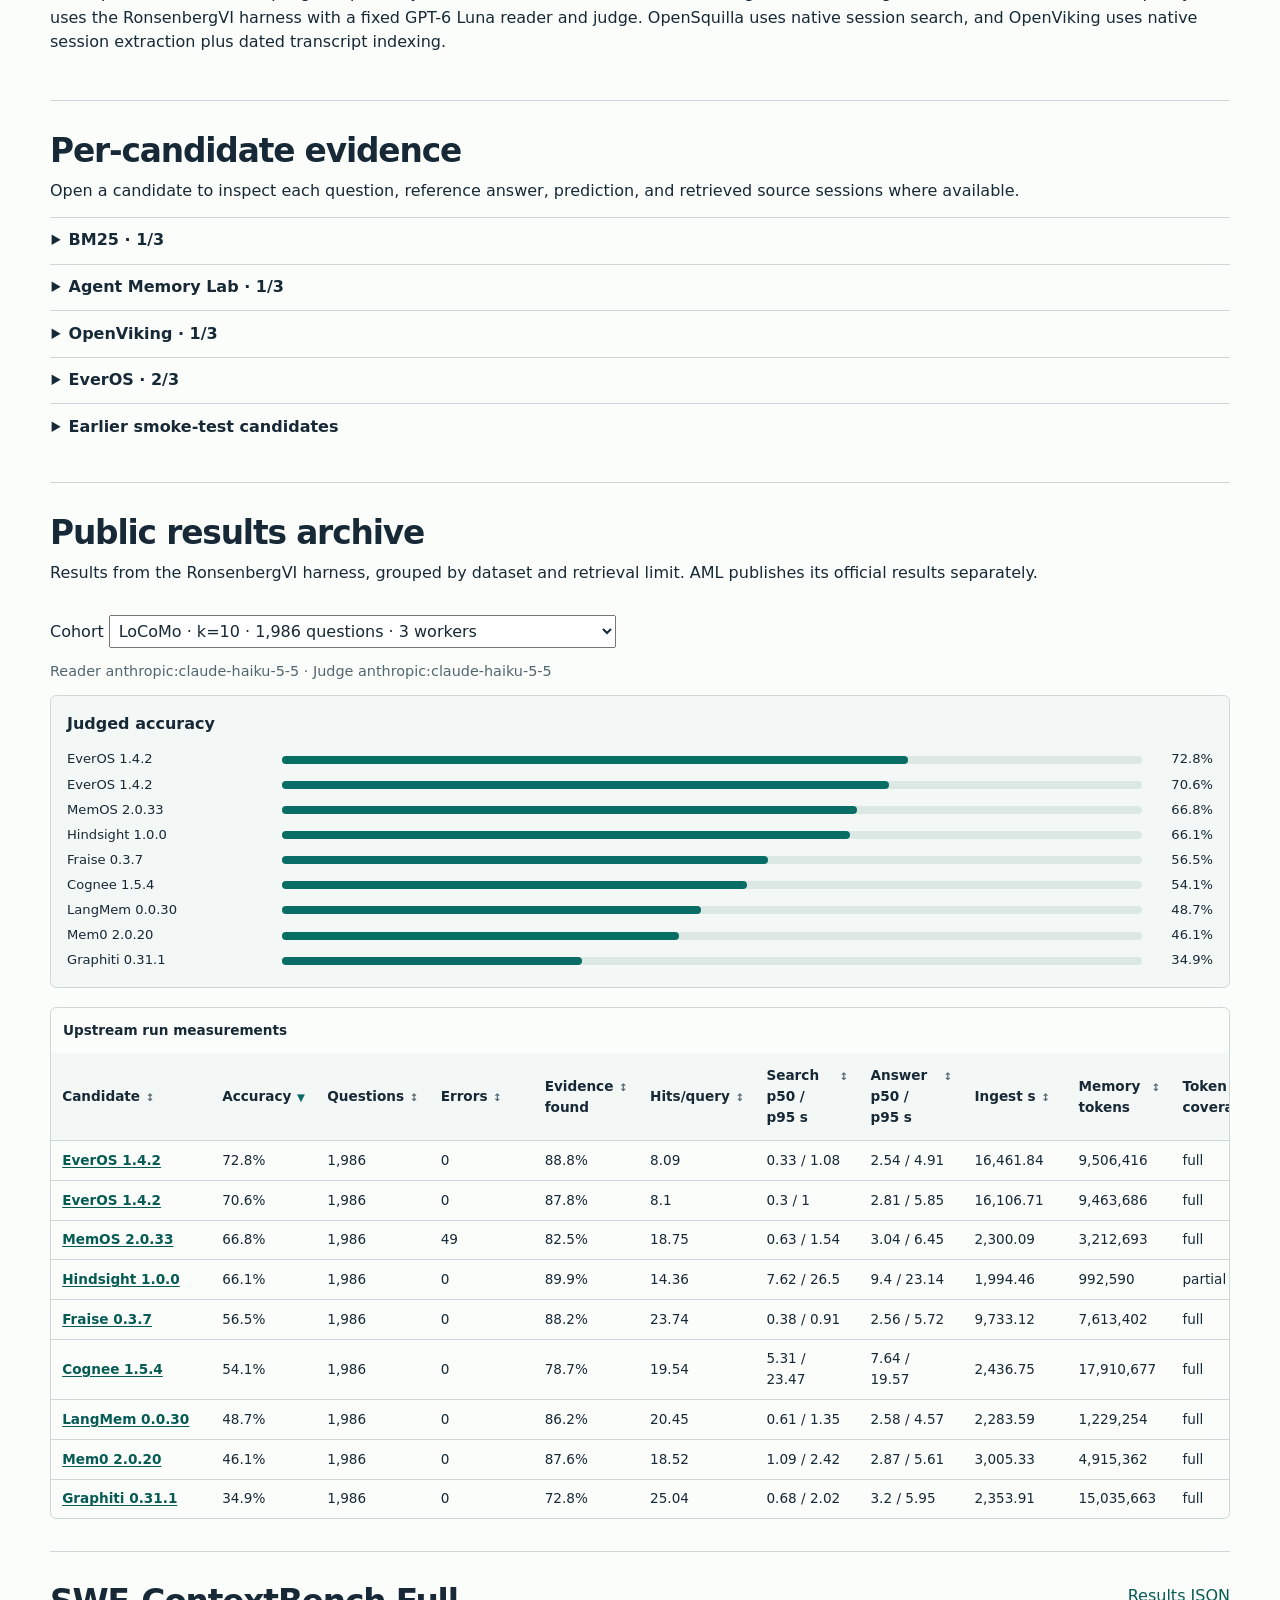
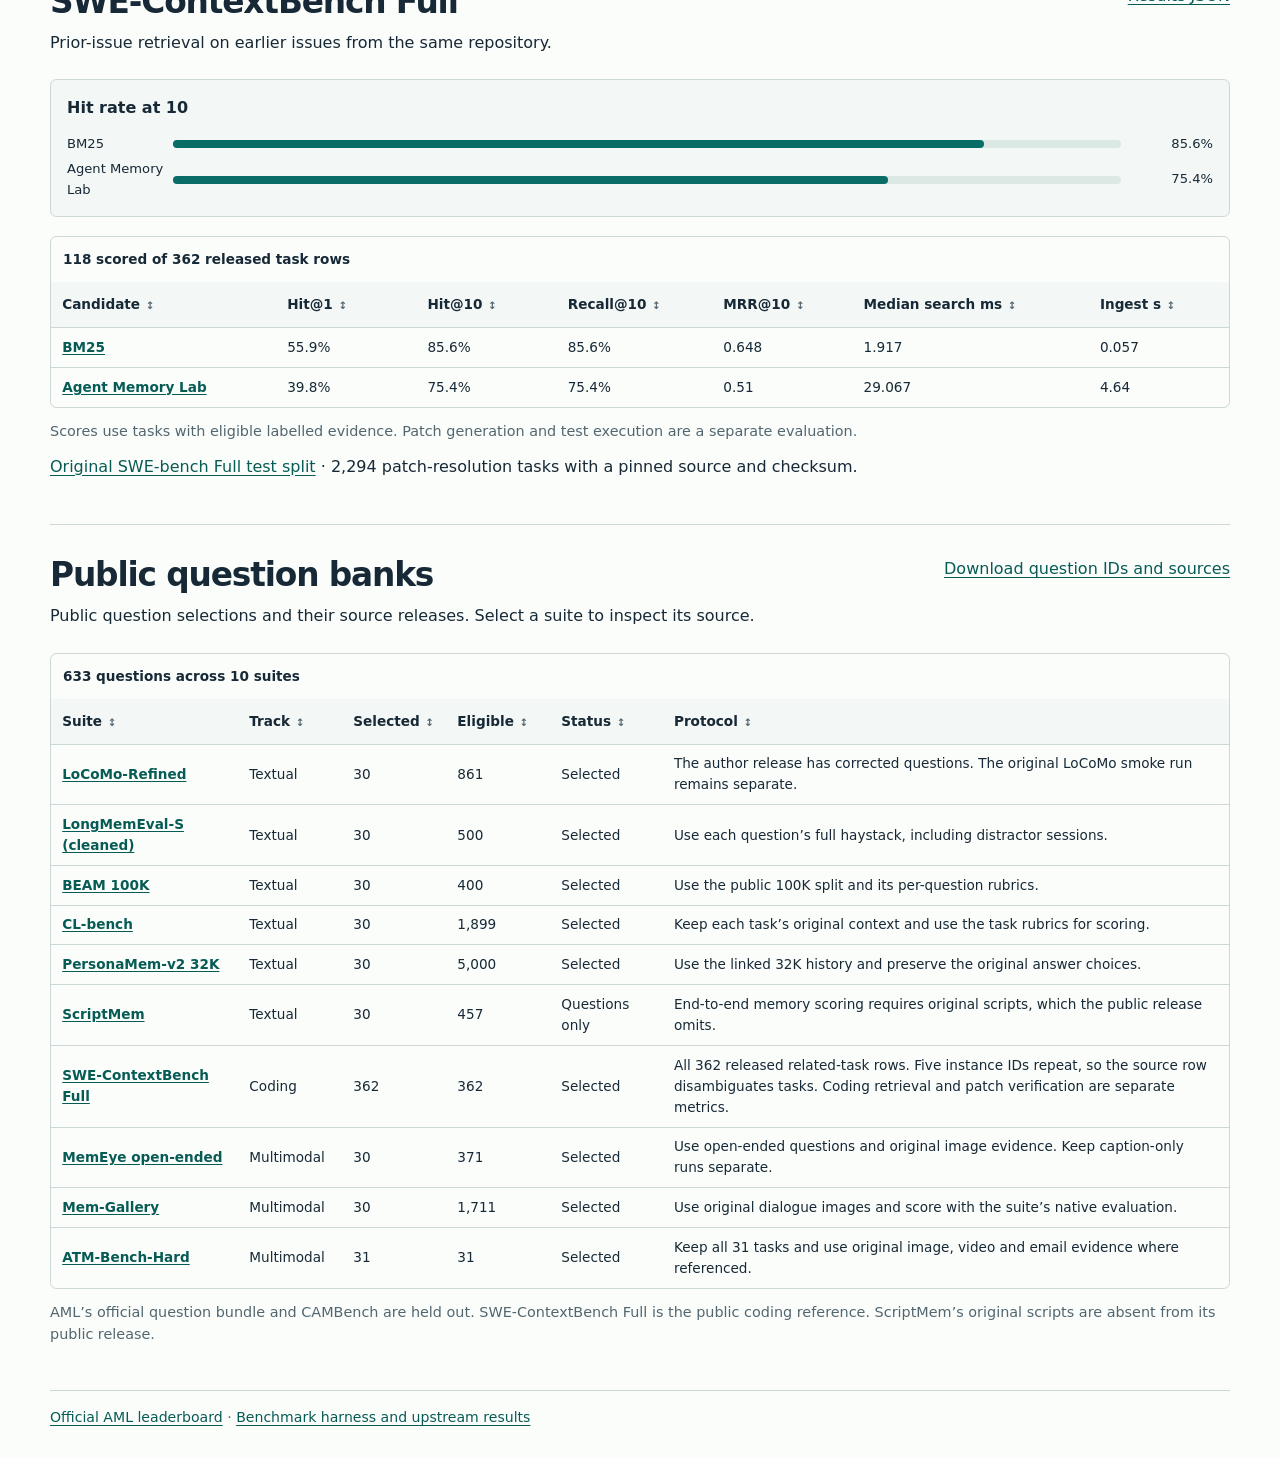
==== commit 801f05c3: "docs: show benchmark coverage by track" ====
--- a/index.html
+++ b/index.html
@@ -4,8 +4,8 @@
   <meta charset="utf-8">
   <meta name="viewport" content="width=device-width,initial-scale=1">
   <title>Agent Memory Benchmark | Independent results</title>
-  <link rel="stylesheet" href="style.css?v=5">
-  <script src="dashboard.js?v=9" defer></script>
+  <link rel="stylesheet" href="style.css?v=10">
+  <script src="dashboard.js?v=10" defer></script>
 </head>
 <body>
   <header>
@@ -24,6 +24,15 @@
     <nav class="sections" aria-label="Leaderboard sections">
       <a href="#matched">Matched runs</a><a href="#evidence-title">Candidate evidence</a><a href="#archive">Public results</a><a href="#coding">Coding retrieval</a><a href="#question-banks">Question banks</a>
     </nav>
+    <section aria-labelledby="coverage-title">
+      <div class="section-heading"><div><h2 id="coverage-title">Benchmark coverage</h2><p>The question bank spans three tracks. Candidate scores appear as runs complete.</p></div></div>
+      <div class="coverage-grid">
+        <article class="coverage-card"><h3>Textual <span>180 questions</span></h3><p>LoCoMo-Refined · LongMemEval-S · BEAM · CL-bench · PersonaMem-v2 · ScriptMem</p><strong>30 LoCoMo-Refined questions scored for three candidates</strong></article>
+        <article class="coverage-card"><h3>Coding <span>362 tasks</span></h3><p>SWE-ContextBench Full includes the 99-task Lite release and extends the earlier 30-task selection.</p><strong>118 eligible tasks scored for two candidates</strong></article>
+        <article class="coverage-card"><h3>Multimodal <span>91 questions</span></h3><p>MemEye · Mem-Gallery · ATM-Bench-Hard</p><strong>Question bank ready · evaluation pending</strong></article>
+      </div>
+      <p class="note">ScriptMem publishes questions without the source scripts. The original SWE-bench Full release contains 2,294 separate coding tasks.</p>
+    </section>
     <section aria-labelledby="refined">
       <div class="section-heading">
         <div><h2 id="refined">LoCoMo-Refined</h2><p>30 fixed text questions across nine complete public conversation histories. GPT-6 Luna reader and judge, one worker and k=10 per search.</p></div>
@@ -84,7 +93,7 @@
     </section>
     <section aria-labelledby="question-banks">
       <div class="section-heading">
-        <div><h2 id="question-banks">Public question banks</h2><p>Fixed samples from public benchmark releases. Results will appear after the selected questions run.</p></div>
+        <div><h2 id="question-banks">Public question banks</h2><p>Public question selections and their source releases. Select a suite to inspect its source.</p></div>
         <a href="question-banks.json?v=2">Download question IDs and sources</a>
       </div>
       <div class="scroller" tabindex="0" role="region" aria-label="Question bank coverage">
--- a/style.css
+++ b/style.css
@@ -67,3 +67,10 @@
 .sort-column:focus-visible { outline: 2px solid var(--accent); outline-offset: 3px; }
 .sort-arrow { color: var(--muted); font-size: .76em; }
 [aria-sort] .sort-arrow { color: var(--accent); }
+
+.coverage-grid { display: grid; grid-template-columns: repeat(auto-fit, minmax(min(100%, 280px), 1fr)); gap: .8rem; }
+.coverage-card { padding: 1.15rem; background: var(--surface); border: 1px solid var(--rule); border-radius: .4rem; }
+.coverage-card h3 { display: flex; justify-content: space-between; flex-wrap: wrap; gap: .4rem; font-size: 1.15rem; }
+.coverage-card h3 span { font-size: .85rem; color: var(--accent); }
+.coverage-card p { min-height: 4.5rem; color: var(--muted); }
+.coverage-card strong { display: block; font-size: .85rem; }
